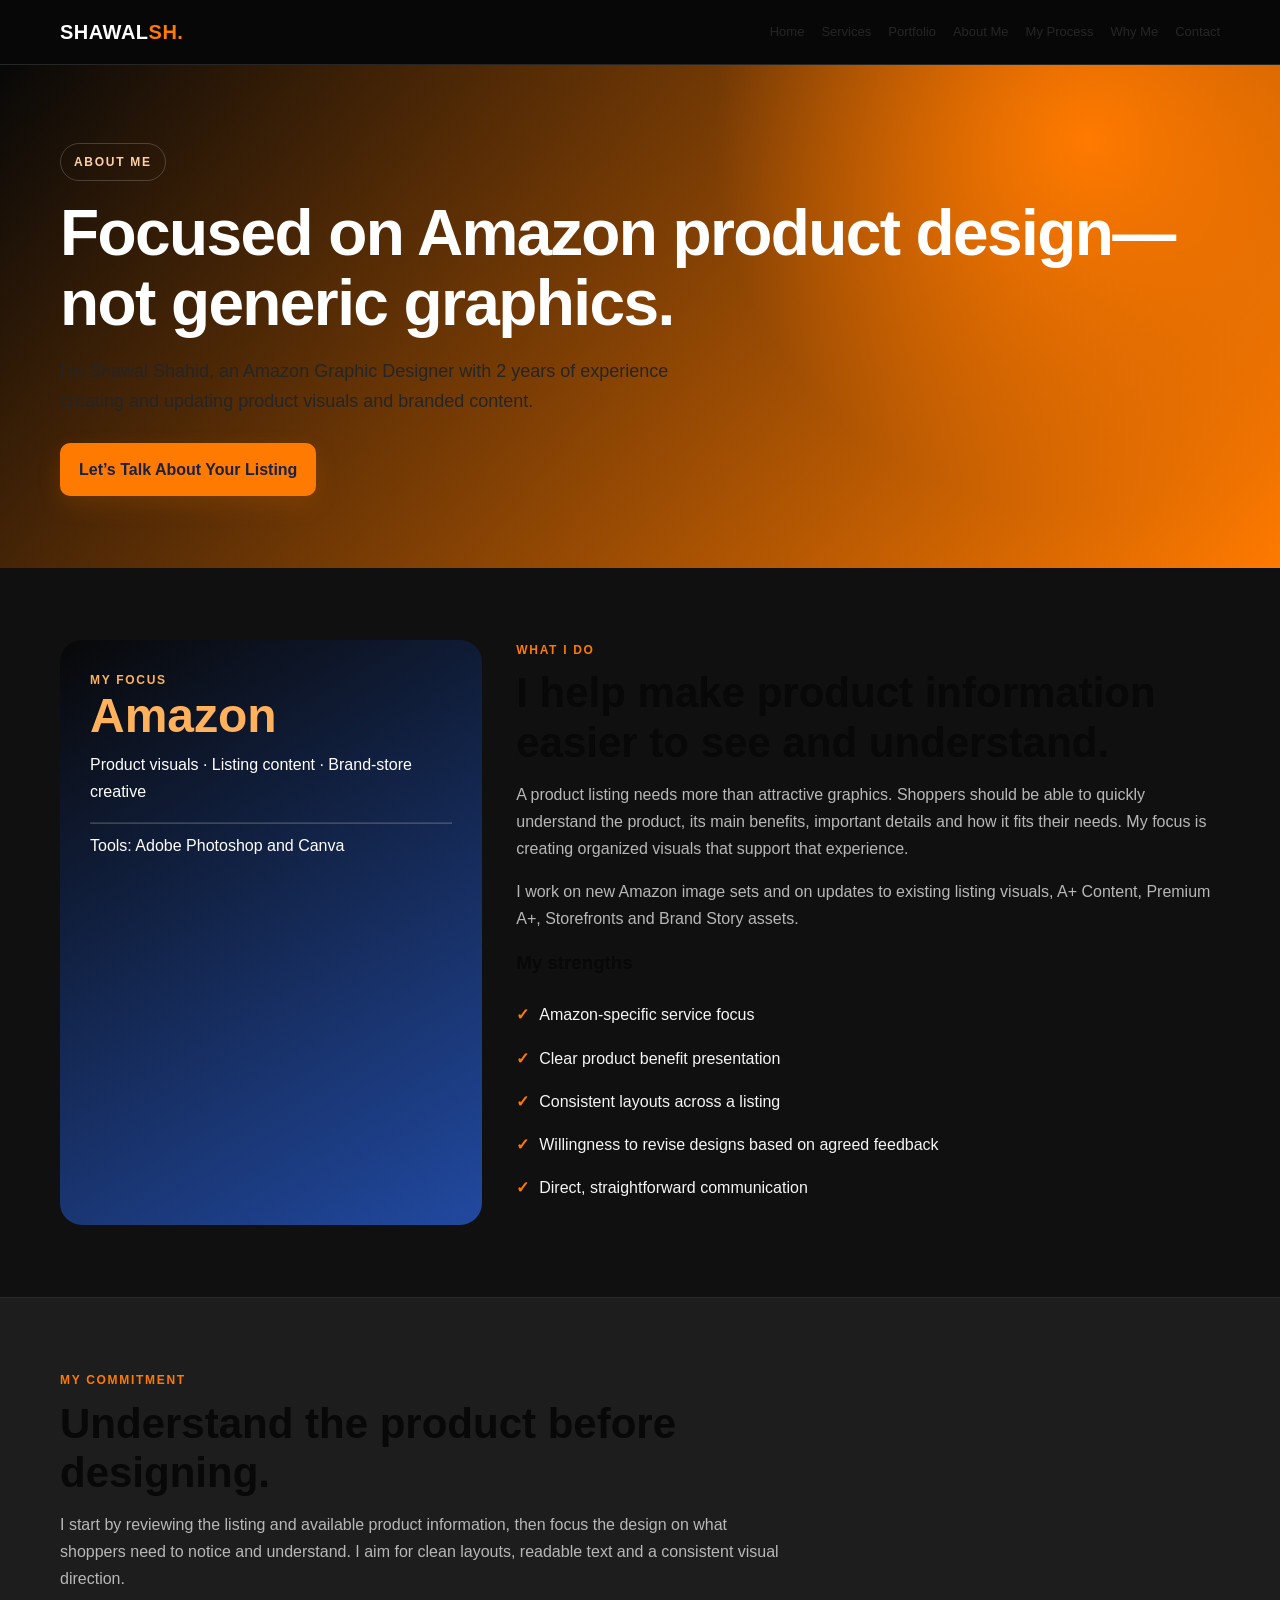
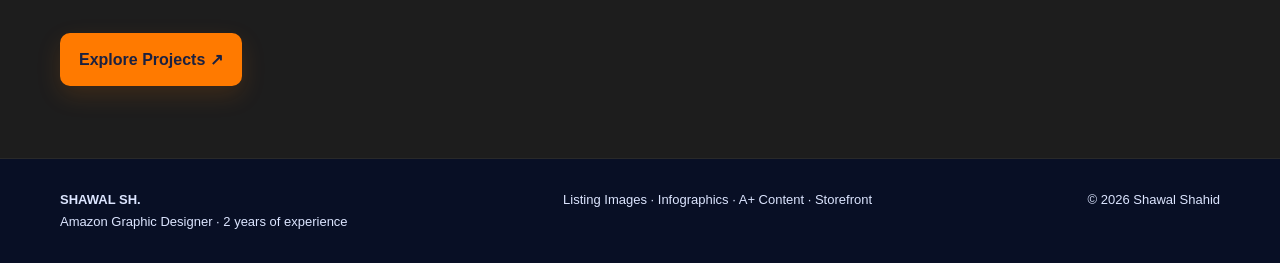
==== about.html @ 8047a8ee "Add files via upload" ====
<!doctype html><html lang="en"><head><meta charset="utf-8"><meta name="viewport" content="width=device-width,initial-scale=1"><meta name="description" content="Learn about Shawal Shahid, Amazon Graphic Designer with 2 years experience."><title>About Shawal Shahid | Shawal Shahid</title><style>
:root{--navy:#080808;--blue:#ff7a00;--orange:#ff7a00;--ink:#f5f5f5;--muted:#b7b7b7;--bg:#101010;--line:#303030;--white:#fff}*{box-sizing:border-box}html{scroll-behavior:smooth}body{margin:0;background:var(--bg);color:var(--ink);font:16px/1.7 Inter,Arial,sans-serif}a{color:inherit;text-decoration:none}.wrap{width:min(1160px,92%);margin:auto}header{position:sticky;top:0;z-index:20;background:#080808f5;color:#fff;border-bottom:1px solid #ffffff20;backdrop-filter:blur(12px)}.nav{display:flex;align-items:center;justify-content:space-between;gap:20px;padding:15px 0}.brand{font-weight:900;letter-spacing:.5px;font-size:20px;white-space:nowrap}.brand span{color:var(--orange)}nav{display:flex;gap:17px;align-items:center;flex-wrap:wrap;font-size:13px;color:#262626}nav a:hover,nav a.active{color:#ffb15c}.hero{background:radial-gradient(circle at 85% 15%,#ff7a00 0,transparent 32%),linear-gradient(130deg,#080808,#ff7a00);color:#fff;padding:78px 0 72px}.hero-grid{display:grid;grid-template-columns:1.15fr .85fr;gap:44px;align-items:center}.eyebrow,.kicker{text-transform:uppercase;letter-spacing:1.7px;font-weight:800;font-size:12px}.eyebrow{display:inline-block;background:#171717fff12;border:1px solid #ffffff30;border-radius:999px;padding:8px 13px;color:#ffd0a3}.kicker{color:var(--blue)}h1{font-size:clamp(38px,5vw,64px);line-height:1.08;letter-spacing:-1.6px;margin:18px 0}h2{font-size:clamp(28px,3.3vw,42px);line-height:1.17;color:var(--navy);margin:8px 0 14px}h3{line-height:1.25;color:var(--navy)}p{margin:8px 0 16px}.hero p{color:#252525;font-size:18px;max-width:650px}.btn{display:inline-block;border:0;border-radius:10px;background:var(--orange);color:#1b2140;padding:13px 19px;font-weight:850;margin:10px 8px 0 0;box-shadow:0 9px 24px #ff7a0025}.btn.secondary{background:transparent;color:white;border:1px solid #ffffff70;box-shadow:none}.hero-card{border:1px solid #ffffff30;border-radius:24px;padding:20px;background:#171717fff0d;box-shadow:0 25px 70px #0003}.product-card{background:linear-gradient(145deg,#fff,#1d1d1d);border-radius:16px;padding:25px;color:var(--navy);min-height:280px;display:flex;flex-direction:column;justify-content:space-between}.product-card .big{font-size:30px;font-weight:900;line-height:1.15;max-width:300px}.pills{display:flex;gap:7px;flex-wrap:wrap}.pill{border-radius:30px;background:#e6edff;color:#2549b6;padding:6px 10px;font-size:11px;font-weight:800}section{padding:72px 0}.section-head{max-width:720px;margin-bottom:30px}.muted{color:var(--muted)}.cards{display:grid;grid-template-columns:repeat(3,1fr);gap:18px}.card{background:#171717;border:1px solid var(--line);border-radius:18px;padding:24px;box-shadow:0 12px 32px #ffffff08}.icon{width:46px;height:46px;border-radius:14px;background:#1d1d1d;color:var(--blue);display:grid;place-items:center;font-weight:900;font-size:20px}.card h3{margin:14px 0 8px}.portfolio{background:#171717}.work-grid{display:grid;grid-template-columns:repeat(3,1fr);gap:20px}.work{overflow:hidden;border-radius:18px;border:1px solid var(--line);background:#171717;box-shadow:0 12px 32px #ffffff08;transition:.2s}.work:hover,.card:hover{transform:translateY(-3px);box-shadow:0 18px 38px #10224a14}.art{height:245px;background:#f0f4fc;padding:16px;display:flex;align-items:center;justify-content:center}.art img{width:100%;height:100%;object-fit:contain}.gallery{display:grid;grid-template-columns:repeat(3,1fr);gap:7px;padding:9px;background:#f6f8fd}.gallery img{width:100%;height:105px;object-fit:contain;background:#171717;border:1px solid var(--line);border-radius:8px;padding:4px}.work-copy{padding:20px}.tag{display:inline-block;background:#1d1d1d;color:#244ab5;border-radius:7px;padding:5px 9px;font-size:12px;font-weight:800}.text-link{display:inline-block;color:#2455d7;font-weight:800;border:1px solid #d7e2ff;background:#f7f9ff;border-radius:8px;padding:8px 11px;margin:5px 5px 0 0;font-size:13px}.about-grid{display:grid;grid-template-columns:.75fr 1.25fr;gap:34px;align-items:stretch}.about-panel{background:linear-gradient(150deg,#080808,#2149a0);border-radius:22px;padding:30px;color:#fff}.about-panel .number{font-size:48px;line-height:1.1;color:#ffb15c;font-weight:900}.checklist{list-style:none;padding:0}.checklist li{padding:8px 0}.checklist li:before{content:'✓';font-weight:900;color:var(--blue);margin-right:10px}.steps{counter-reset:step}.step{position:relative;padding:23px 22px 22px 78px}.step:before{counter-increment:step;content:'0' counter(step);position:absolute;left:22px;top:22px;font-weight:900;font-size:22px;color:var(--blue)}.band{background:#1d1d1d;border-top:1px solid #292929;border-bottom:1px solid #292929}.cta{display:flex;align-items:center;justify-content:space-between;gap:24px;padding:38px;border-radius:24px;color:#fff;background:radial-gradient(circle at 100% 0,#ff7a00 0,transparent 38%),#080808}.cta h2{color:#fff}.cta p{color:#252525;max-width:650px}.contact-grid{display:grid;grid-template-columns:1fr 1fr;gap:18px}.contact-box{background:#171717;border:1px solid var(--line);border-radius:18px;padding:25px}footer{background:#080f25;color:#dce5ff;padding:30px 0;font-size:13px}.foot{display:flex;justify-content:space-between;gap:16px;flex-wrap:wrap}.foot nav{margin-top:8px}@media(max-width:800px){.hero-grid,.about-grid,.contact-grid{grid-template-columns:1fr}.cards,.work-grid{grid-template-columns:repeat(2,1fr)}.nav{align-items:flex-start;flex-direction:column}nav{gap:12px}.hero{padding:55px 0}section{padding:54px 0}}@media(max-width:540px){.cards,.work-grid{grid-template-columns:1fr}.art{height:230px}.gallery img{height:95px}.cta{display:block;padding:25px}nav{font-size:12px}}
</style></head><body><header><div class="wrap nav"><a class="brand" href="index.html">SHAWAL<span>SH.</span></a><nav><a href="index.html">Home</a><a href="services.html">Services</a><a href="portfolio.html">Portfolio</a><a href="about.html">About Me</a><a href="process.html">My Process</a><a href="why-me.html">Why Me</a><a href="contact.html">Contact</a></nav></div></header><main><section class="hero"><div class="wrap"><div class="eyebrow">About me</div><h1>Focused on Amazon product design—not generic graphics.</h1><p>I’m Shawal Shahid, an Amazon Graphic Designer with 2 years of experience creating and updating product visuals and branded content.</p><a class="btn" href="contact.html">Let’s Talk About Your Listing</a></div></section><section><div class="wrap about-grid"><div class="about-panel"><div class="kicker" style="color:#ffb15c">My focus</div><div class="number">Amazon</div><p>Product visuals · Listing content · Brand-store creative</p><hr style="border-color:#ffffff30"><p>Tools: Adobe Photoshop and Canva</p></div><div><div class="kicker">What I do</div><h2>I help make product information easier to see and understand.</h2><p class="muted">A product listing needs more than attractive graphics. Shoppers should be able to quickly understand the product, its main benefits, important details and how it fits their needs. My focus is creating organized visuals that support that experience.</p><p class="muted">I work on new Amazon image sets and on updates to existing listing visuals, A+ Content, Premium A+, Storefronts and Brand Story assets.</p><h3>My strengths</h3><ul class="checklist"><li>Amazon-specific service focus</li><li>Clear product benefit presentation</li><li>Consistent layouts across a listing</li><li>Willingness to revise designs based on agreed feedback</li><li>Direct, straightforward communication</li></ul></div></div></section><section class="band"><div class="wrap"><div class="section-head"><div class="kicker">My commitment</div><h2>Understand the product before designing.</h2><p class="muted">I start by reviewing the listing and available product information, then focus the design on what shoppers need to notice and understand. I aim for clean layouts, readable text and a consistent visual direction.</p></div><a class="btn" href="portfolio.html">Explore Projects ↗</a></div></section></main><footer><div class="wrap foot"><div><strong>SHAWAL SH.</strong><br>Amazon Graphic Designer · 2 years of experience</div><div>Listing Images · Infographics · A+ Content · Storefront</div><div>© 2026 Shawal Shahid</div></div></footer></body></html>
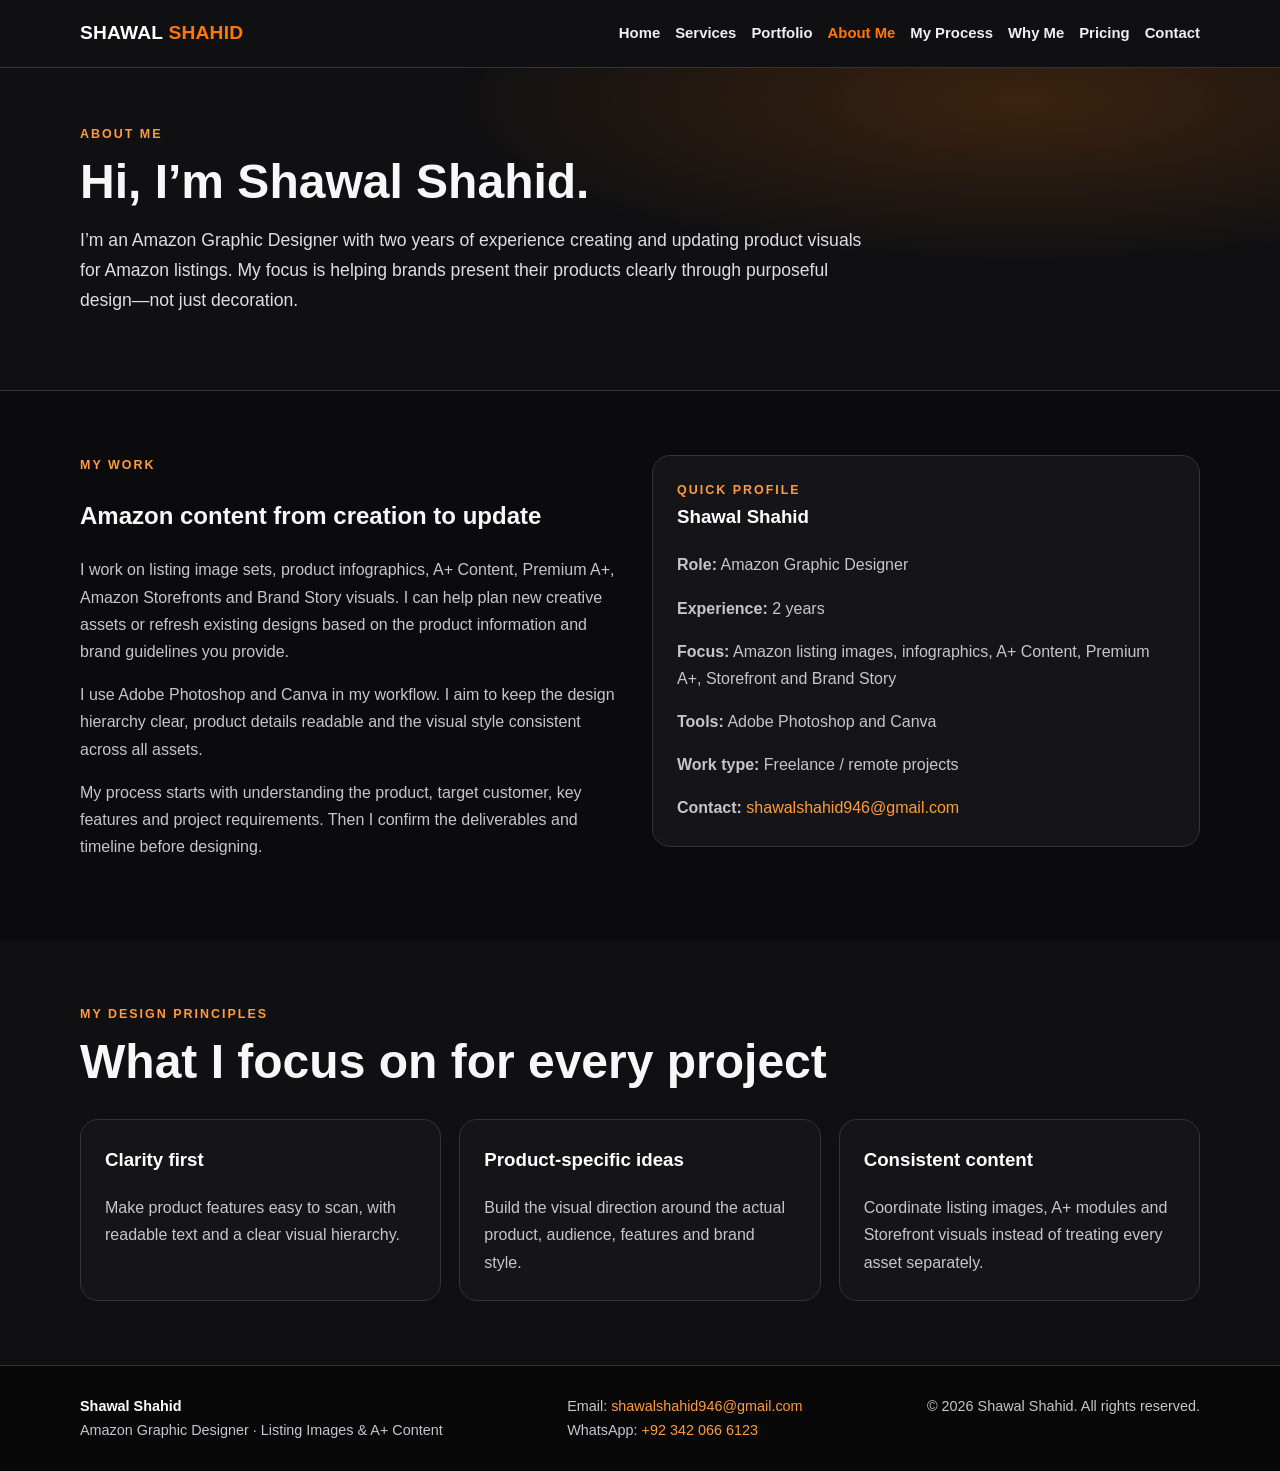
==== commit ebdd7c2b: "Add files via upload" ====
--- a/about.html
+++ b/about.html
@@ -1,3 +1 @@
-<!doctype html><html lang="en"><head><meta charset="utf-8"><meta name="viewport" content="width=device-width,initial-scale=1"><meta name="description" content="Learn about Shawal Shahid, Amazon Graphic Designer with 2 years experience."><title>About Shawal Shahid | Shawal Shahid</title><style>
-:root{--navy:#080808;--blue:#ff7a00;--orange:#ff7a00;--ink:#f5f5f5;--muted:#b7b7b7;--bg:#101010;--line:#303030;--white:#fff}*{box-sizing:border-box}html{scroll-behavior:smooth}body{margin:0;background:var(--bg);color:var(--ink);font:16px/1.7 Inter,Arial,sans-serif}a{color:inherit;text-decoration:none}.wrap{width:min(1160px,92%);margin:auto}header{position:sticky;top:0;z-index:20;background:#080808f5;color:#fff;border-bottom:1px solid #ffffff20;backdrop-filter:blur(12px)}.nav{display:flex;align-items:center;justify-content:space-between;gap:20px;padding:15px 0}.brand{font-weight:900;letter-spacing:.5px;font-size:20px;white-space:nowrap}.brand span{color:var(--orange)}nav{display:flex;gap:17px;align-items:center;flex-wrap:wrap;font-size:13px;color:#262626}nav a:hover,nav a.active{color:#ffb15c}.hero{background:radial-gradient(circle at 85% 15%,#ff7a00 0,transparent 32%),linear-gradient(130deg,#080808,#ff7a00);color:#fff;padding:78px 0 72px}.hero-grid{display:grid;grid-template-columns:1.15fr .85fr;gap:44px;align-items:center}.eyebrow,.kicker{text-transform:uppercase;letter-spacing:1.7px;font-weight:800;font-size:12px}.eyebrow{display:inline-block;background:#171717fff12;border:1px solid #ffffff30;border-radius:999px;padding:8px 13px;color:#ffd0a3}.kicker{color:var(--blue)}h1{font-size:clamp(38px,5vw,64px);line-height:1.08;letter-spacing:-1.6px;margin:18px 0}h2{font-size:clamp(28px,3.3vw,42px);line-height:1.17;color:var(--navy);margin:8px 0 14px}h3{line-height:1.25;color:var(--navy)}p{margin:8px 0 16px}.hero p{color:#252525;font-size:18px;max-width:650px}.btn{display:inline-block;border:0;border-radius:10px;background:var(--orange);color:#1b2140;padding:13px 19px;font-weight:850;margin:10px 8px 0 0;box-shadow:0 9px 24px #ff7a0025}.btn.secondary{background:transparent;color:white;border:1px solid #ffffff70;box-shadow:none}.hero-card{border:1px solid #ffffff30;border-radius:24px;padding:20px;background:#171717fff0d;box-shadow:0 25px 70px #0003}.product-card{background:linear-gradient(145deg,#fff,#1d1d1d);border-radius:16px;padding:25px;color:var(--navy);min-height:280px;display:flex;flex-direction:column;justify-content:space-between}.product-card .big{font-size:30px;font-weight:900;line-height:1.15;max-width:300px}.pills{display:flex;gap:7px;flex-wrap:wrap}.pill{border-radius:30px;background:#e6edff;color:#2549b6;padding:6px 10px;font-size:11px;font-weight:800}section{padding:72px 0}.section-head{max-width:720px;margin-bottom:30px}.muted{color:var(--muted)}.cards{display:grid;grid-template-columns:repeat(3,1fr);gap:18px}.card{background:#171717;border:1px solid var(--line);border-radius:18px;padding:24px;box-shadow:0 12px 32px #ffffff08}.icon{width:46px;height:46px;border-radius:14px;background:#1d1d1d;color:var(--blue);display:grid;place-items:center;font-weight:900;font-size:20px}.card h3{margin:14px 0 8px}.portfolio{background:#171717}.work-grid{display:grid;grid-template-columns:repeat(3,1fr);gap:20px}.work{overflow:hidden;border-radius:18px;border:1px solid var(--line);background:#171717;box-shadow:0 12px 32px #ffffff08;transition:.2s}.work:hover,.card:hover{transform:translateY(-3px);box-shadow:0 18px 38px #10224a14}.art{height:245px;background:#f0f4fc;padding:16px;display:flex;align-items:center;justify-content:center}.art img{width:100%;height:100%;object-fit:contain}.gallery{display:grid;grid-template-columns:repeat(3,1fr);gap:7px;padding:9px;background:#f6f8fd}.gallery img{width:100%;height:105px;object-fit:contain;background:#171717;border:1px solid var(--line);border-radius:8px;padding:4px}.work-copy{padding:20px}.tag{display:inline-block;background:#1d1d1d;color:#244ab5;border-radius:7px;padding:5px 9px;font-size:12px;font-weight:800}.text-link{display:inline-block;color:#2455d7;font-weight:800;border:1px solid #d7e2ff;background:#f7f9ff;border-radius:8px;padding:8px 11px;margin:5px 5px 0 0;font-size:13px}.about-grid{display:grid;grid-template-columns:.75fr 1.25fr;gap:34px;align-items:stretch}.about-panel{background:linear-gradient(150deg,#080808,#2149a0);border-radius:22px;padding:30px;color:#fff}.about-panel .number{font-size:48px;line-height:1.1;color:#ffb15c;font-weight:900}.checklist{list-style:none;padding:0}.checklist li{padding:8px 0}.checklist li:before{content:'✓';font-weight:900;color:var(--blue);margin-right:10px}.steps{counter-reset:step}.step{position:relative;padding:23px 22px 22px 78px}.step:before{counter-increment:step;content:'0' counter(step);position:absolute;left:22px;top:22px;font-weight:900;font-size:22px;color:var(--blue)}.band{background:#1d1d1d;border-top:1px solid #292929;border-bottom:1px solid #292929}.cta{display:flex;align-items:center;justify-content:space-between;gap:24px;padding:38px;border-radius:24px;color:#fff;background:radial-gradient(circle at 100% 0,#ff7a00 0,transparent 38%),#080808}.cta h2{color:#fff}.cta p{color:#252525;max-width:650px}.contact-grid{display:grid;grid-template-columns:1fr 1fr;gap:18px}.contact-box{background:#171717;border:1px solid var(--line);border-radius:18px;padding:25px}footer{background:#080f25;color:#dce5ff;padding:30px 0;font-size:13px}.foot{display:flex;justify-content:space-between;gap:16px;flex-wrap:wrap}.foot nav{margin-top:8px}@media(max-width:800px){.hero-grid,.about-grid,.contact-grid{grid-template-columns:1fr}.cards,.work-grid{grid-template-columns:repeat(2,1fr)}.nav{align-items:flex-start;flex-direction:column}nav{gap:12px}.hero{padding:55px 0}section{padding:54px 0}}@media(max-width:540px){.cards,.work-grid{grid-template-columns:1fr}.art{height:230px}.gallery img{height:95px}.cta{display:block;padding:25px}nav{font-size:12px}}
-</style></head><body><header><div class="wrap nav"><a class="brand" href="index.html">SHAWAL<span>SH.</span></a><nav><a href="index.html">Home</a><a href="services.html">Services</a><a href="portfolio.html">Portfolio</a><a href="about.html">About Me</a><a href="process.html">My Process</a><a href="why-me.html">Why Me</a><a href="contact.html">Contact</a></nav></div></header><main><section class="hero"><div class="wrap"><div class="eyebrow">About me</div><h1>Focused on Amazon product design—not generic graphics.</h1><p>I’m Shawal Shahid, an Amazon Graphic Designer with 2 years of experience creating and updating product visuals and branded content.</p><a class="btn" href="contact.html">Let’s Talk About Your Listing</a></div></section><section><div class="wrap about-grid"><div class="about-panel"><div class="kicker" style="color:#ffb15c">My focus</div><div class="number">Amazon</div><p>Product visuals · Listing content · Brand-store creative</p><hr style="border-color:#ffffff30"><p>Tools: Adobe Photoshop and Canva</p></div><div><div class="kicker">What I do</div><h2>I help make product information easier to see and understand.</h2><p class="muted">A product listing needs more than attractive graphics. Shoppers should be able to quickly understand the product, its main benefits, important details and how it fits their needs. My focus is creating organized visuals that support that experience.</p><p class="muted">I work on new Amazon image sets and on updates to existing listing visuals, A+ Content, Premium A+, Storefronts and Brand Story assets.</p><h3>My strengths</h3><ul class="checklist"><li>Amazon-specific service focus</li><li>Clear product benefit presentation</li><li>Consistent layouts across a listing</li><li>Willingness to revise designs based on agreed feedback</li><li>Direct, straightforward communication</li></ul></div></div></section><section class="band"><div class="wrap"><div class="section-head"><div class="kicker">My commitment</div><h2>Understand the product before designing.</h2><p class="muted">I start by reviewing the listing and available product information, then focus the design on what shoppers need to notice and understand. I aim for clean layouts, readable text and a consistent visual direction.</p></div><a class="btn" href="portfolio.html">Explore Projects ↗</a></div></section></main><footer><div class="wrap foot"><div><strong>SHAWAL SH.</strong><br>Amazon Graphic Designer · 2 years of experience</div><div>Listing Images · Infographics · A+ Content · Storefront</div><div>© 2026 Shawal Shahid</div></div></footer></body></html>+<!doctype html><html lang="en"><head><meta charset="utf-8"><meta name="viewport" content="width=device-width,initial-scale=1"><meta name="description" content="About Shawal Shahid, Amazon Graphic Designer with two years of experience."><title>About Me | Shawal Shahid</title><link rel="stylesheet" href="style.css"></head><body><header class="topbar"><div class="wrap nav"><a class="brand" href="index.html">SHAWAL <span>SHAHID</span></a><nav><a class="" href="index.html">Home</a><a class="" href="services.html">Services</a><a class="" href="portfolio.html">Portfolio</a><a class="active" href="about.html">About Me</a><a class="" href="process.html">My Process</a><a class="" href="why-me.html">Why Me</a><a class="" href="pricing.html">Pricing</a><a class="" href="contact.html">Contact</a></nav></div></header><main><section class="page-hero"><div class="wrap"><div class="eyebrow">About me</div><h1>Hi, I’m Shawal Shahid.</h1><p>I’m an Amazon Graphic Designer with two years of experience creating and updating product visuals for Amazon listings. My focus is helping brands present their products clearly through purposeful design—not just decoration.</p></div></section><section><div class="wrap split"><div><div class="eyebrow">My work</div><h2>Amazon content from creation to update</h2><p class="muted">I work on listing image sets, product infographics, A+ Content, Premium A+, Amazon Storefronts and Brand Story visuals. I can help plan new creative assets or refresh existing designs based on the product information and brand guidelines you provide.</p><p class="muted">I use Adobe Photoshop and Canva in my workflow. I aim to keep the design hierarchy clear, product details readable and the visual style consistent across all assets.</p><p class="muted">My process starts with understanding the product, target customer, key features and project requirements. Then I confirm the deliverables and timeline before designing.</p></div><div class="card"><div class="eyebrow">Quick profile</div><h3>Shawal Shahid</h3><p><b>Role:</b> Amazon Graphic Designer</p><p><b>Experience:</b> 2 years</p><p><b>Focus:</b> Amazon listing images, infographics, A+ Content, Premium A+, Storefront and Brand Story</p><p><b>Tools:</b> Adobe Photoshop and Canva</p><p><b>Work type:</b> Freelance / remote projects</p><p><b>Contact:</b> <a href="mailto:shawalshahid946@gmail.com">shawalshahid946@gmail.com</a></p></div></div></section><section class="section-dark"><div class="wrap"><div class="section-head"><div class="eyebrow">My design principles</div><h2>What I focus on for every project</h2></div><div class="grid"><article class="card"><h3>Clarity first</h3><p>Make product features easy to scan, with readable text and a clear visual hierarchy.</p></article><article class="card"><h3>Product-specific ideas</h3><p>Build the visual direction around the actual product, audience, features and brand style.</p></article><article class="card"><h3>Consistent content</h3><p>Coordinate listing images, A+ modules and Storefront visuals instead of treating every asset separately.</p></article></div></div></section></main><footer class="footer"><div class="wrap footer-inner"><div><strong style="color:#fff">Shawal Shahid</strong><br>Amazon Graphic Designer · Listing Images & A+ Content</div><div>Email: <a href="mailto:shawalshahid946@gmail.com">shawalshahid946@gmail.com</a><br>WhatsApp: <a href="https://wa.me/923420666123">+92 342 066 6123</a></div><div>© 2026 Shawal Shahid. All rights reserved.</div></div></footer></body></html>
--- a/style.css
+++ b/style.css
@@ -0,0 +1,4 @@
+
+:root{--bg:#0b0b0d;--panel:#151518;--panel2:#1c1c20;--text:#f7f7f8;--muted:#c5c5cc;--orange:#ff7900;--orange2:#ff9b3d;--line:#333339;--white:#fff}
+*{box-sizing:border-box}html{scroll-behavior:smooth}body{margin:0;background:var(--bg);color:var(--text);font-family:Inter,Arial,Helvetica,sans-serif;line-height:1.7}a{color:var(--orange2);text-decoration:none}a:hover{color:#fff}img{max-width:100%}.wrap{width:min(1120px,92%);margin:auto}.topbar{background:#101012;border-bottom:1px solid var(--line);position:sticky;top:0;z-index:10}.nav{display:flex;align-items:center;justify-content:space-between;gap:18px;padding:14px 0;flex-wrap:wrap}.brand{font-weight:900;font-size:1.2rem;letter-spacing:.2px;color:#fff}.brand span{color:var(--orange)}nav{display:flex;gap:15px;flex-wrap:wrap}nav a{font-size:.93rem;font-weight:700;color:#f0f0f2;padding:7px 0}nav a:hover,nav a.active{color:var(--orange)}.hero{padding:76px 0 62px;background:radial-gradient(ellipse at 85% 15%,rgba(255,121,0,.2),transparent 35%),linear-gradient(130deg,#0b0b0d,#15110e)}.hero-grid{display:grid;grid-template-columns:1.25fr .75fr;gap:35px;align-items:center}.eyebrow{color:var(--orange2);text-transform:uppercase;font-weight:900;letter-spacing:2px;font-size:.78rem}.hero h1{font-size:clamp(2.5rem,6vw,4.6rem);line-height:1.08;margin:14px 0 20px;letter-spacing:-1.8px}.hero h1 em{color:var(--orange);font-style:normal}.lead{font-size:1.13rem;color:#e2e2e6;max-width:680px}.hero-card,.card,.price-card,.project,.feature{background:var(--panel);border:1px solid var(--line);border-radius:18px;padding:24px}.hero-card{box-shadow:0 18px 55px #0008;border-color:#65360f}.hero-card h3,.card h3,.feature h3{margin-top:0;color:#fff}.hero-card li{margin:9px 0;color:var(--muted)}.btns{display:flex;gap:12px;flex-wrap:wrap;margin-top:26px}.btn{display:inline-flex;align-items:center;justify-content:center;background:var(--orange);color:#141414;padding:12px 19px;border-radius:9px;font-weight:900;border:1px solid var(--orange)}.btn:hover{background:var(--orange2);color:#111}.btn.secondary{background:transparent;color:#fff;border-color:#777}.btn.secondary:hover{border-color:var(--orange);color:var(--orange)}section{padding:64px 0}.section-dark{background:#101012}.section-head{max-width:760px;margin-bottom:30px}.section-head h2,.page-hero h1{font-size:clamp(2rem,4vw,3rem);line-height:1.15;margin:8px 0 14px}.section-head p,.muted{color:var(--muted)}.grid{display:grid;grid-template-columns:repeat(3,1fr);gap:18px}.grid.two{grid-template-columns:repeat(2,1fr)}.card{transition:.2s}.card:hover,.project:hover,.price-card:hover{border-color:var(--orange);transform:translateY(-3px)}.icon{display:inline-grid;place-items:center;width:46px;height:46px;border-radius:12px;background:#3a210e;color:var(--orange2);font-weight:900;font-size:1.25rem;margin-bottom:12px}.card p,.feature p{color:var(--muted);margin-bottom:0}.tag{display:inline-block;background:#2c1a0b;border:1px solid #66380e;color:#ffb36e;border-radius:999px;padding:4px 10px;font-size:.8rem;font-weight:800;margin:3px 4px 3px 0}.page-hero{padding:56px 0;background:radial-gradient(ellipse at 80% 10%,rgba(255,121,0,.18),transparent 40%),#101012;border-bottom:1px solid var(--line)}.page-hero p{max-width:800px;color:#dedee3;font-size:1.1rem}.projects{display:grid;grid-template-columns:repeat(3,1fr);gap:20px}.project{padding:0;overflow:hidden}.project-top{min-height:165px;padding:22px;background:linear-gradient(135deg,#2a1608,#171719);display:flex;flex-direction:column;justify-content:end;border-bottom:1px solid #49301d}.project-top .brand-label{font-size:.8rem;color:var(--orange2);font-weight:900;letter-spacing:1.5px;text-transform:uppercase}.project-top h3{font-size:1.5rem;margin:7px 0;color:white}.project-body{padding:22px}.project-body p{color:var(--muted)}.price-grid{display:grid;grid-template-columns:repeat(3,1fr);gap:18px}.price-card{position:relative}.price-card.featured{border:2px solid var(--orange);background:linear-gradient(180deg,#25180e,#151518)}.price{font-size:2.3rem;font-weight:950;color:var(--orange);line-height:1.2;margin:12px 0}.price small{font-size:.9rem;color:var(--muted);font-weight:600}.price-card ul{padding-left:20px;color:#dedee3}.price-card li{margin:7px 0}.note{background:#21170f;border:1px solid #74410f;border-radius:12px;padding:15px 18px;color:#ffe0c1}.split{display:grid;grid-template-columns:1fr 1fr;gap:24px;align-items:start}.list-check{list-style:none;padding:0}.list-check li{margin:12px 0;color:#e8e8ec}.list-check li:before{content:'✓';color:var(--orange);font-weight:900;margin-right:10px}.steps{counter-reset:step}.step{padding:18px 20px;border-left:3px solid var(--orange);background:var(--panel);border-radius:0 12px 12px 0;margin:14px 0}.step h3{margin:0 0 5px}.contact-box{display:grid;grid-template-columns:1fr 1fr;gap:18px}.contact-link{display:block;padding:18px;background:var(--panel);border:1px solid var(--line);border-radius:12px;color:#fff;font-weight:800}.contact-link span{display:block;color:var(--orange2);font-size:.85rem;margin-bottom:4px}.footer{border-top:1px solid var(--line);padding:28px 0;background:#080809;color:var(--muted);font-size:.9rem}.footer-inner{display:flex;justify-content:space-between;gap:20px;flex-wrap:wrap}.small{font-size:.9rem;color:var(--muted)}.pillrow{margin-top:18px}.callout{padding:30px;border-radius:18px;background:linear-gradient(110deg,#291707,#161618);border:1px solid #5a330f}.callout h2{margin-top:0}.table-wrap{overflow-x:auto}table{border-collapse:collapse;width:100%;min-width:540px;background:var(--panel)}th,td{padding:14px;text-align:left;border-bottom:1px solid var(--line)}th{color:var(--orange2)}td{color:#f0f0f3}.fine{font-size:.84rem;color:#bdbdc4}
+@media(max-width:800px){.hero-grid,.split{grid-template-columns:1fr}.grid,.projects,.price-grid{grid-template-columns:repeat(2,1fr)}.hero{padding:52px 0}}@media(max-width:560px){.grid,.grid.two,.projects,.price-grid,.contact-box{grid-template-columns:1fr}.nav{align-items:flex-start}.nav nav{gap:10px}.hero h1{letter-spacing:-.7px}.hero{padding:42px 0}section{padding:48px 0}}
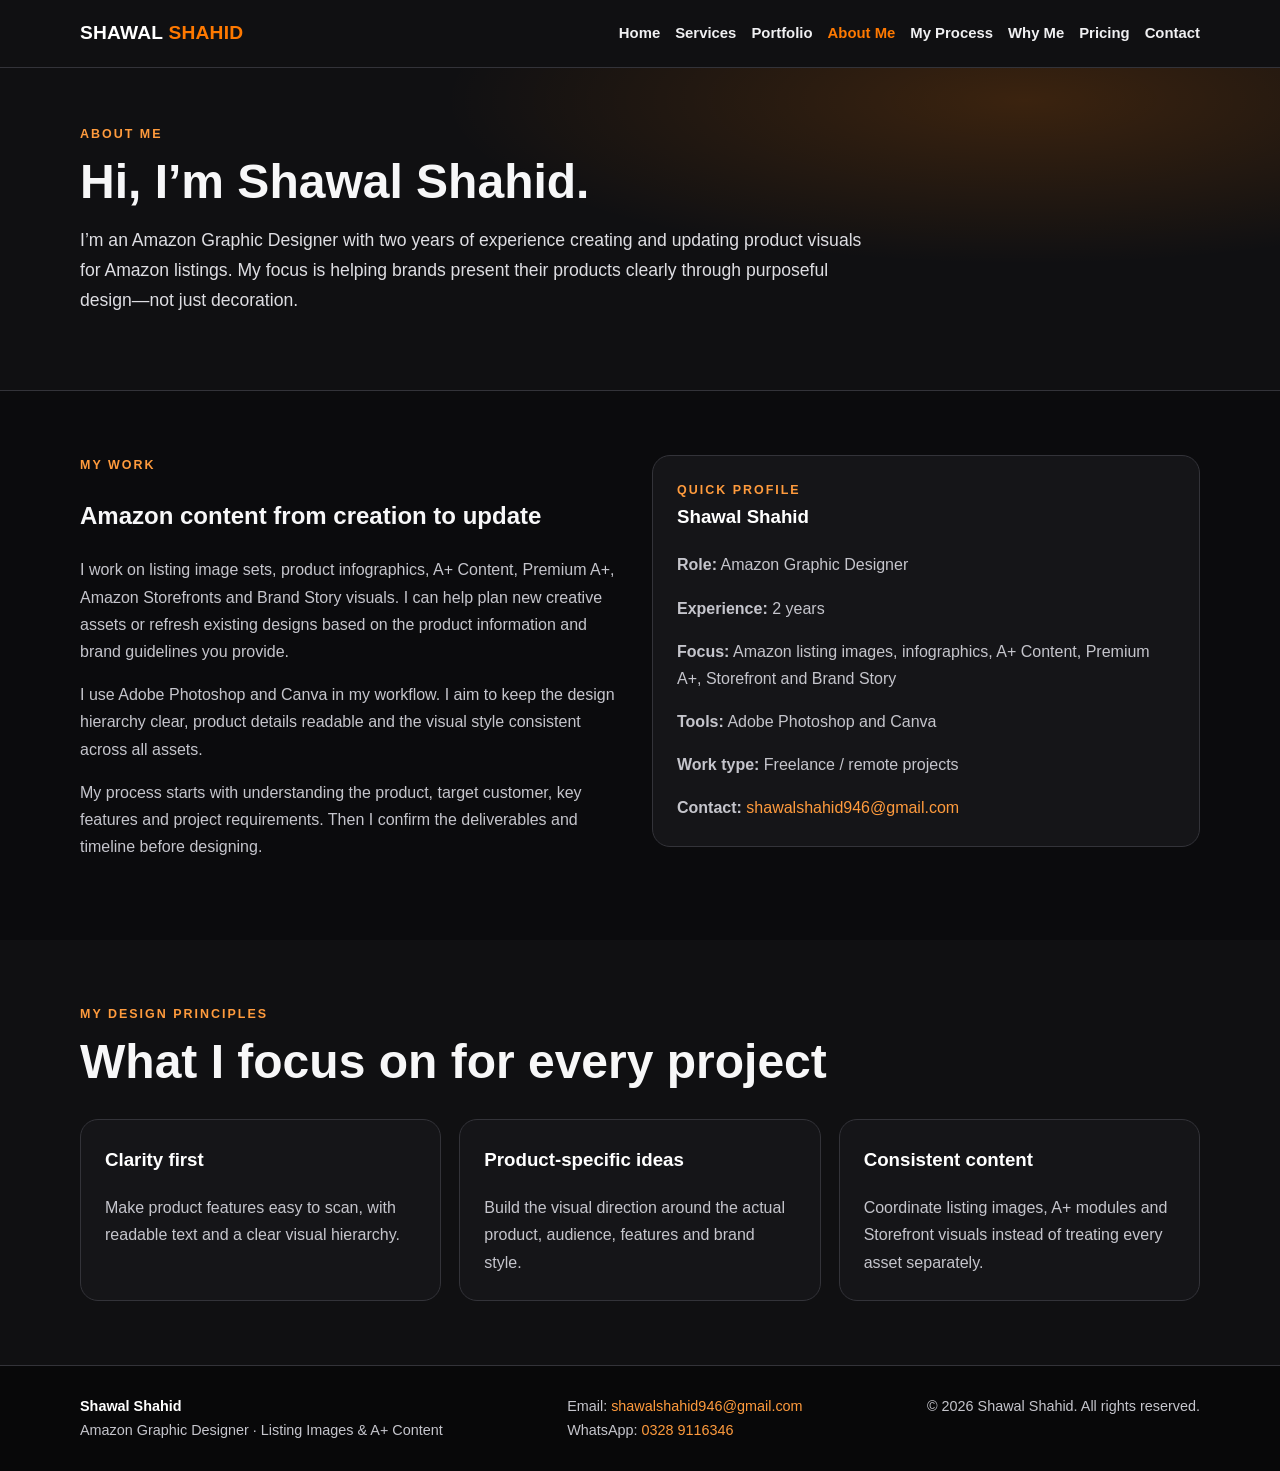
==== commit 15bd8137: "Add files via upload" ====
--- a/about.html
+++ b/about.html
@@ -1 +1 @@
-<!doctype html><html lang="en"><head><meta charset="utf-8"><meta name="viewport" content="width=device-width,initial-scale=1"><meta name="description" content="About Shawal Shahid, Amazon Graphic Designer with two years of experience."><title>About Me | Shawal Shahid</title><link rel="stylesheet" href="style.css"></head><body><header class="topbar"><div class="wrap nav"><a class="brand" href="index.html">SHAWAL <span>SHAHID</span></a><nav><a class="" href="index.html">Home</a><a class="" href="services.html">Services</a><a class="" href="portfolio.html">Portfolio</a><a class="active" href="about.html">About Me</a><a class="" href="process.html">My Process</a><a class="" href="why-me.html">Why Me</a><a class="" href="pricing.html">Pricing</a><a class="" href="contact.html">Contact</a></nav></div></header><main><section class="page-hero"><div class="wrap"><div class="eyebrow">About me</div><h1>Hi, I’m Shawal Shahid.</h1><p>I’m an Amazon Graphic Designer with two years of experience creating and updating product visuals for Amazon listings. My focus is helping brands present their products clearly through purposeful design—not just decoration.</p></div></section><section><div class="wrap split"><div><div class="eyebrow">My work</div><h2>Amazon content from creation to update</h2><p class="muted">I work on listing image sets, product infographics, A+ Content, Premium A+, Amazon Storefronts and Brand Story visuals. I can help plan new creative assets or refresh existing designs based on the product information and brand guidelines you provide.</p><p class="muted">I use Adobe Photoshop and Canva in my workflow. I aim to keep the design hierarchy clear, product details readable and the visual style consistent across all assets.</p><p class="muted">My process starts with understanding the product, target customer, key features and project requirements. Then I confirm the deliverables and timeline before designing.</p></div><div class="card"><div class="eyebrow">Quick profile</div><h3>Shawal Shahid</h3><p><b>Role:</b> Amazon Graphic Designer</p><p><b>Experience:</b> 2 years</p><p><b>Focus:</b> Amazon listing images, infographics, A+ Content, Premium A+, Storefront and Brand Story</p><p><b>Tools:</b> Adobe Photoshop and Canva</p><p><b>Work type:</b> Freelance / remote projects</p><p><b>Contact:</b> <a href="mailto:shawalshahid946@gmail.com">shawalshahid946@gmail.com</a></p></div></div></section><section class="section-dark"><div class="wrap"><div class="section-head"><div class="eyebrow">My design principles</div><h2>What I focus on for every project</h2></div><div class="grid"><article class="card"><h3>Clarity first</h3><p>Make product features easy to scan, with readable text and a clear visual hierarchy.</p></article><article class="card"><h3>Product-specific ideas</h3><p>Build the visual direction around the actual product, audience, features and brand style.</p></article><article class="card"><h3>Consistent content</h3><p>Coordinate listing images, A+ modules and Storefront visuals instead of treating every asset separately.</p></article></div></div></section></main><footer class="footer"><div class="wrap footer-inner"><div><strong style="color:#fff">Shawal Shahid</strong><br>Amazon Graphic Designer · Listing Images & A+ Content</div><div>Email: <a href="mailto:shawalshahid946@gmail.com">shawalshahid946@gmail.com</a><br>WhatsApp: <a href="https://wa.me/923420666123">+92 342 066 6123</a></div><div>© 2026 Shawal Shahid. All rights reserved.</div></div></footer></body></html>+<!doctype html><html lang="en"><head><meta charset="utf-8"><meta name="viewport" content="width=device-width,initial-scale=1"><meta name="description" content="About Shawal Shahid, Amazon Graphic Designer with two years of experience."><title>About Me | Shawal Shahid</title><link rel="stylesheet" href="style.css"></head><body><header class="topbar"><div class="wrap nav"><a class="brand" href="index.html">SHAWAL <span>SHAHID</span></a><nav><a class="" href="index.html">Home</a><a class="" href="services.html">Services</a><a class="" href="portfolio.html">Portfolio</a><a class="active" href="about.html">About Me</a><a class="" href="process.html">My Process</a><a class="" href="why-me.html">Why Me</a><a class="" href="pricing.html">Pricing</a><a class="" href="contact.html">Contact</a></nav></div></header><main><section class="page-hero"><div class="wrap"><div class="eyebrow">About me</div><h1>Hi, I’m Shawal Shahid.</h1><p>I’m an Amazon Graphic Designer with two years of experience creating and updating product visuals for Amazon listings. My focus is helping brands present their products clearly through purposeful design—not just decoration.</p></div></section><section><div class="wrap split"><div><div class="eyebrow">My work</div><h2>Amazon content from creation to update</h2><p class="muted">I work on listing image sets, product infographics, A+ Content, Premium A+, Amazon Storefronts and Brand Story visuals. I can help plan new creative assets or refresh existing designs based on the product information and brand guidelines you provide.</p><p class="muted">I use Adobe Photoshop and Canva in my workflow. I aim to keep the design hierarchy clear, product details readable and the visual style consistent across all assets.</p><p class="muted">My process starts with understanding the product, target customer, key features and project requirements. Then I confirm the deliverables and timeline before designing.</p></div><div class="card"><div class="eyebrow">Quick profile</div><h3>Shawal Shahid</h3><p><b>Role:</b> Amazon Graphic Designer</p><p><b>Experience:</b> 2 years</p><p><b>Focus:</b> Amazon listing images, infographics, A+ Content, Premium A+, Storefront and Brand Story</p><p><b>Tools:</b> Adobe Photoshop and Canva</p><p><b>Work type:</b> Freelance / remote projects</p><p><b>Contact:</b> <a href="mailto:shawalshahid946@gmail.com">shawalshahid946@gmail.com</a></p></div></div></section><section class="section-dark"><div class="wrap"><div class="section-head"><div class="eyebrow">My design principles</div><h2>What I focus on for every project</h2></div><div class="grid"><article class="card"><h3>Clarity first</h3><p>Make product features easy to scan, with readable text and a clear visual hierarchy.</p></article><article class="card"><h3>Product-specific ideas</h3><p>Build the visual direction around the actual product, audience, features and brand style.</p></article><article class="card"><h3>Consistent content</h3><p>Coordinate listing images, A+ modules and Storefront visuals instead of treating every asset separately.</p></article></div></div></section></main><footer class="footer"><div class="wrap footer-inner"><div><strong style="color:#fff">Shawal Shahid</strong><br>Amazon Graphic Designer · Listing Images & A+ Content</div><div>Email: <a href="mailto:shawalshahid946@gmail.com">shawalshahid946@gmail.com</a><br>WhatsApp: <a href="https://wa.me/923289116346">0328 9116346</a></div><div>© 2026 Shawal Shahid. All rights reserved.</div></div></footer></body></html>
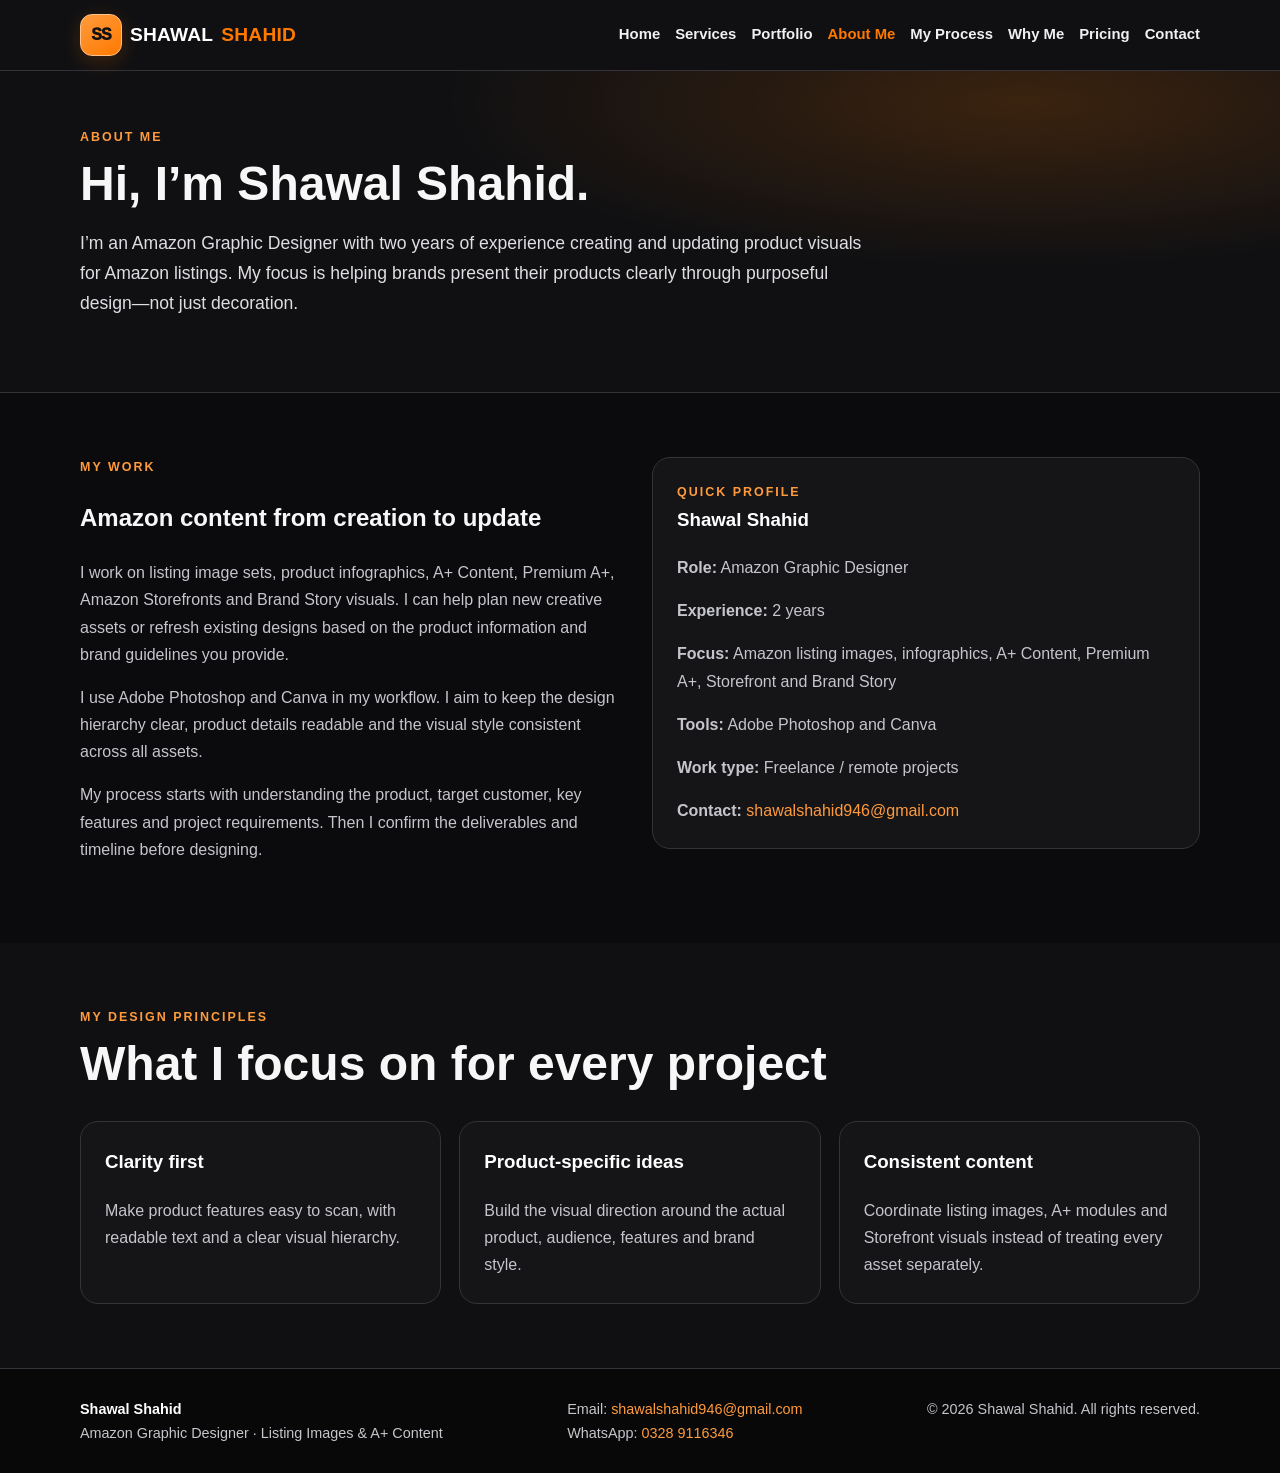
==== commit be601b99: "Add files via upload" ====
--- a/about.html
+++ b/about.html
@@ -1 +1 @@
-<!doctype html><html lang="en"><head><meta charset="utf-8"><meta name="viewport" content="width=device-width,initial-scale=1"><meta name="description" content="About Shawal Shahid, Amazon Graphic Designer with two years of experience."><title>About Me | Shawal Shahid</title><link rel="stylesheet" href="style.css"></head><body><header class="topbar"><div class="wrap nav"><a class="brand" href="index.html">SHAWAL <span>SHAHID</span></a><nav><a class="" href="index.html">Home</a><a class="" href="services.html">Services</a><a class="" href="portfolio.html">Portfolio</a><a class="active" href="about.html">About Me</a><a class="" href="process.html">My Process</a><a class="" href="why-me.html">Why Me</a><a class="" href="pricing.html">Pricing</a><a class="" href="contact.html">Contact</a></nav></div></header><main><section class="page-hero"><div class="wrap"><div class="eyebrow">About me</div><h1>Hi, I’m Shawal Shahid.</h1><p>I’m an Amazon Graphic Designer with two years of experience creating and updating product visuals for Amazon listings. My focus is helping brands present their products clearly through purposeful design—not just decoration.</p></div></section><section><div class="wrap split"><div><div class="eyebrow">My work</div><h2>Amazon content from creation to update</h2><p class="muted">I work on listing image sets, product infographics, A+ Content, Premium A+, Amazon Storefronts and Brand Story visuals. I can help plan new creative assets or refresh existing designs based on the product information and brand guidelines you provide.</p><p class="muted">I use Adobe Photoshop and Canva in my workflow. I aim to keep the design hierarchy clear, product details readable and the visual style consistent across all assets.</p><p class="muted">My process starts with understanding the product, target customer, key features and project requirements. Then I confirm the deliverables and timeline before designing.</p></div><div class="card"><div class="eyebrow">Quick profile</div><h3>Shawal Shahid</h3><p><b>Role:</b> Amazon Graphic Designer</p><p><b>Experience:</b> 2 years</p><p><b>Focus:</b> Amazon listing images, infographics, A+ Content, Premium A+, Storefront and Brand Story</p><p><b>Tools:</b> Adobe Photoshop and Canva</p><p><b>Work type:</b> Freelance / remote projects</p><p><b>Contact:</b> <a href="mailto:shawalshahid946@gmail.com">shawalshahid946@gmail.com</a></p></div></div></section><section class="section-dark"><div class="wrap"><div class="section-head"><div class="eyebrow">My design principles</div><h2>What I focus on for every project</h2></div><div class="grid"><article class="card"><h3>Clarity first</h3><p>Make product features easy to scan, with readable text and a clear visual hierarchy.</p></article><article class="card"><h3>Product-specific ideas</h3><p>Build the visual direction around the actual product, audience, features and brand style.</p></article><article class="card"><h3>Consistent content</h3><p>Coordinate listing images, A+ modules and Storefront visuals instead of treating every asset separately.</p></article></div></div></section></main><footer class="footer"><div class="wrap footer-inner"><div><strong style="color:#fff">Shawal Shahid</strong><br>Amazon Graphic Designer · Listing Images & A+ Content</div><div>Email: <a href="mailto:shawalshahid946@gmail.com">shawalshahid946@gmail.com</a><br>WhatsApp: <a href="https://wa.me/923289116346">0328 9116346</a></div><div>© 2026 Shawal Shahid. All rights reserved.</div></div></footer></body></html>+<!doctype html><html lang="en"><head><meta charset="utf-8"><meta name="viewport" content="width=device-width,initial-scale=1"><meta name="description" content="About Shawal Shahid, Amazon Graphic Designer with two years of experience."><title>About Me | Shawal Shahid</title><link rel="stylesheet" href="style.css"></head><body><header class="topbar"><div class="wrap nav"><a class="brand" href="index.html"><span class="logo-mark">SS</span> SHAWAL <span>SHAHID</span></a><nav><a class="" href="index.html">Home</a><a class="" href="services.html">Services</a><a class="" href="portfolio.html">Portfolio</a><a class="active" href="about.html">About Me</a><a class="" href="process.html">My Process</a><a class="" href="why-me.html">Why Me</a><a class="" href="pricing.html">Pricing</a><a class="" href="contact.html">Contact</a></nav></div></header><main><section class="page-hero"><div class="wrap"><div class="eyebrow">About me</div><h1>Hi, I’m Shawal Shahid.</h1><p>I’m an Amazon Graphic Designer with two years of experience creating and updating product visuals for Amazon listings. My focus is helping brands present their products clearly through purposeful design—not just decoration.</p></div></section><section><div class="wrap split"><div><div class="eyebrow">My work</div><h2>Amazon content from creation to update</h2><p class="muted">I work on listing image sets, product infographics, A+ Content, Premium A+, Amazon Storefronts and Brand Story visuals. I can help plan new creative assets or refresh existing designs based on the product information and brand guidelines you provide.</p><p class="muted">I use Adobe Photoshop and Canva in my workflow. I aim to keep the design hierarchy clear, product details readable and the visual style consistent across all assets.</p><p class="muted">My process starts with understanding the product, target customer, key features and project requirements. Then I confirm the deliverables and timeline before designing.</p></div><div class="card"><div class="eyebrow">Quick profile</div><h3>Shawal Shahid</h3><p><b>Role:</b> Amazon Graphic Designer</p><p><b>Experience:</b> 2 years</p><p><b>Focus:</b> Amazon listing images, infographics, A+ Content, Premium A+, Storefront and Brand Story</p><p><b>Tools:</b> Adobe Photoshop and Canva</p><p><b>Work type:</b> Freelance / remote projects</p><p><b>Contact:</b> <a href="mailto:shawalshahid946@gmail.com">shawalshahid946@gmail.com</a></p></div></div></section><section class="section-dark"><div class="wrap"><div class="section-head"><div class="eyebrow">My design principles</div><h2>What I focus on for every project</h2></div><div class="grid"><article class="card"><h3>Clarity first</h3><p>Make product features easy to scan, with readable text and a clear visual hierarchy.</p></article><article class="card"><h3>Product-specific ideas</h3><p>Build the visual direction around the actual product, audience, features and brand style.</p></article><article class="card"><h3>Consistent content</h3><p>Coordinate listing images, A+ modules and Storefront visuals instead of treating every asset separately.</p></article></div></div></section></main><footer class="footer"><div class="wrap footer-inner"><div><strong style="color:#fff">Shawal Shahid</strong><br>Amazon Graphic Designer · Listing Images & A+ Content</div><div>Email: <a href="mailto:shawalshahid946@gmail.com">shawalshahid946@gmail.com</a><br>WhatsApp: <a href="https://wa.me/923289116346">0328 9116346</a></div><div>© 2026 Shawal Shahid. All rights reserved.</div></div></footer></body></html>
--- a/style.css
+++ b/style.css
@@ -2,3 +2,6 @@
 :root{--bg:#0b0b0d;--panel:#151518;--panel2:#1c1c20;--text:#f7f7f8;--muted:#c5c5cc;--orange:#ff7900;--orange2:#ff9b3d;--line:#333339;--white:#fff}
 *{box-sizing:border-box}html{scroll-behavior:smooth}body{margin:0;background:var(--bg);color:var(--text);font-family:Inter,Arial,Helvetica,sans-serif;line-height:1.7}a{color:var(--orange2);text-decoration:none}a:hover{color:#fff}img{max-width:100%}.wrap{width:min(1120px,92%);margin:auto}.topbar{background:#101012;border-bottom:1px solid var(--line);position:sticky;top:0;z-index:10}.nav{display:flex;align-items:center;justify-content:space-between;gap:18px;padding:14px 0;flex-wrap:wrap}.brand{font-weight:900;font-size:1.2rem;letter-spacing:.2px;color:#fff}.brand span{color:var(--orange)}nav{display:flex;gap:15px;flex-wrap:wrap}nav a{font-size:.93rem;font-weight:700;color:#f0f0f2;padding:7px 0}nav a:hover,nav a.active{color:var(--orange)}.hero{padding:76px 0 62px;background:radial-gradient(ellipse at 85% 15%,rgba(255,121,0,.2),transparent 35%),linear-gradient(130deg,#0b0b0d,#15110e)}.hero-grid{display:grid;grid-template-columns:1.25fr .75fr;gap:35px;align-items:center}.eyebrow{color:var(--orange2);text-transform:uppercase;font-weight:900;letter-spacing:2px;font-size:.78rem}.hero h1{font-size:clamp(2.5rem,6vw,4.6rem);line-height:1.08;margin:14px 0 20px;letter-spacing:-1.8px}.hero h1 em{color:var(--orange);font-style:normal}.lead{font-size:1.13rem;color:#e2e2e6;max-width:680px}.hero-card,.card,.price-card,.project,.feature{background:var(--panel);border:1px solid var(--line);border-radius:18px;padding:24px}.hero-card{box-shadow:0 18px 55px #0008;border-color:#65360f}.hero-card h3,.card h3,.feature h3{margin-top:0;color:#fff}.hero-card li{margin:9px 0;color:var(--muted)}.btns{display:flex;gap:12px;flex-wrap:wrap;margin-top:26px}.btn{display:inline-flex;align-items:center;justify-content:center;background:var(--orange);color:#141414;padding:12px 19px;border-radius:9px;font-weight:900;border:1px solid var(--orange)}.btn:hover{background:var(--orange2);color:#111}.btn.secondary{background:transparent;color:#fff;border-color:#777}.btn.secondary:hover{border-color:var(--orange);color:var(--orange)}section{padding:64px 0}.section-dark{background:#101012}.section-head{max-width:760px;margin-bottom:30px}.section-head h2,.page-hero h1{font-size:clamp(2rem,4vw,3rem);line-height:1.15;margin:8px 0 14px}.section-head p,.muted{color:var(--muted)}.grid{display:grid;grid-template-columns:repeat(3,1fr);gap:18px}.grid.two{grid-template-columns:repeat(2,1fr)}.card{transition:.2s}.card:hover,.project:hover,.price-card:hover{border-color:var(--orange);transform:translateY(-3px)}.icon{display:inline-grid;place-items:center;width:46px;height:46px;border-radius:12px;background:#3a210e;color:var(--orange2);font-weight:900;font-size:1.25rem;margin-bottom:12px}.card p,.feature p{color:var(--muted);margin-bottom:0}.tag{display:inline-block;background:#2c1a0b;border:1px solid #66380e;color:#ffb36e;border-radius:999px;padding:4px 10px;font-size:.8rem;font-weight:800;margin:3px 4px 3px 0}.page-hero{padding:56px 0;background:radial-gradient(ellipse at 80% 10%,rgba(255,121,0,.18),transparent 40%),#101012;border-bottom:1px solid var(--line)}.page-hero p{max-width:800px;color:#dedee3;font-size:1.1rem}.projects{display:grid;grid-template-columns:repeat(3,1fr);gap:20px}.project{padding:0;overflow:hidden}.project-top{min-height:165px;padding:22px;background:linear-gradient(135deg,#2a1608,#171719);display:flex;flex-direction:column;justify-content:end;border-bottom:1px solid #49301d}.project-top .brand-label{font-size:.8rem;color:var(--orange2);font-weight:900;letter-spacing:1.5px;text-transform:uppercase}.project-top h3{font-size:1.5rem;margin:7px 0;color:white}.project-body{padding:22px}.project-body p{color:var(--muted)}.price-grid{display:grid;grid-template-columns:repeat(3,1fr);gap:18px}.price-card{position:relative}.price-card.featured{border:2px solid var(--orange);background:linear-gradient(180deg,#25180e,#151518)}.price{font-size:2.3rem;font-weight:950;color:var(--orange);line-height:1.2;margin:12px 0}.price small{font-size:.9rem;color:var(--muted);font-weight:600}.price-card ul{padding-left:20px;color:#dedee3}.price-card li{margin:7px 0}.note{background:#21170f;border:1px solid #74410f;border-radius:12px;padding:15px 18px;color:#ffe0c1}.split{display:grid;grid-template-columns:1fr 1fr;gap:24px;align-items:start}.list-check{list-style:none;padding:0}.list-check li{margin:12px 0;color:#e8e8ec}.list-check li:before{content:'✓';color:var(--orange);font-weight:900;margin-right:10px}.steps{counter-reset:step}.step{padding:18px 20px;border-left:3px solid var(--orange);background:var(--panel);border-radius:0 12px 12px 0;margin:14px 0}.step h3{margin:0 0 5px}.contact-box{display:grid;grid-template-columns:1fr 1fr;gap:18px}.contact-link{display:block;padding:18px;background:var(--panel);border:1px solid var(--line);border-radius:12px;color:#fff;font-weight:800}.contact-link span{display:block;color:var(--orange2);font-size:.85rem;margin-bottom:4px}.footer{border-top:1px solid var(--line);padding:28px 0;background:#080809;color:var(--muted);font-size:.9rem}.footer-inner{display:flex;justify-content:space-between;gap:20px;flex-wrap:wrap}.small{font-size:.9rem;color:var(--muted)}.pillrow{margin-top:18px}.callout{padding:30px;border-radius:18px;background:linear-gradient(110deg,#291707,#161618);border:1px solid #5a330f}.callout h2{margin-top:0}.table-wrap{overflow-x:auto}table{border-collapse:collapse;width:100%;min-width:540px;background:var(--panel)}th,td{padding:14px;text-align:left;border-bottom:1px solid var(--line)}th{color:var(--orange2)}td{color:#f0f0f3}.fine{font-size:.84rem;color:#bdbdc4}
 @media(max-width:800px){.hero-grid,.split{grid-template-columns:1fr}.grid,.projects,.price-grid{grid-template-columns:repeat(2,1fr)}.hero{padding:52px 0}}@media(max-width:560px){.grid,.grid.two,.projects,.price-grid,.contact-box{grid-template-columns:1fr}.nav{align-items:flex-start}.nav nav{gap:10px}.hero h1{letter-spacing:-.7px}.hero{padding:42px 0}section{padding:48px 0}}
+
+/* Added portfolio identity details */
+.brand{display:inline-flex;align-items:center;gap:8px}.logo-mark{display:inline-grid;place-items:center;width:42px;height:42px;border-radius:12px;background:linear-gradient(145deg,#ff9b3d,#ff7900);color:#101012!important;font-size:1rem;font-weight:1000;border:1px solid #ffc18a;box-shadow:0 5px 20px #ff790033;letter-spacing:-1px}.hero{position:relative;overflow:hidden}.hero:after{content:'SHAWAL SHAHID';position:absolute;right:-35px;bottom:15px;font-size:clamp(2.5rem,7vw,6rem);font-weight:1000;letter-spacing:5px;color:rgba(255,255,255,.035);white-space:nowrap;pointer-events:none;transform:rotate(-8deg)}.software-row{display:flex;gap:12px;flex-wrap:wrap;margin-top:22px}.software-chip{display:flex;align-items:center;gap:9px;padding:10px 14px;border:1px solid #4b3a2b;background:#171411;border-radius:12px;color:#f6f2ee;font-weight:800}.software-chip b{display:inline-grid;place-items:center;width:30px;height:30px;border-radius:8px;background:#ff7900;color:#17110b;font-size:.82rem}.home-logo{display:inline-flex;align-items:center;gap:10px;margin-bottom:18px}.home-logo .logo-mark{width:54px;height:54px;font-size:1.25rem}
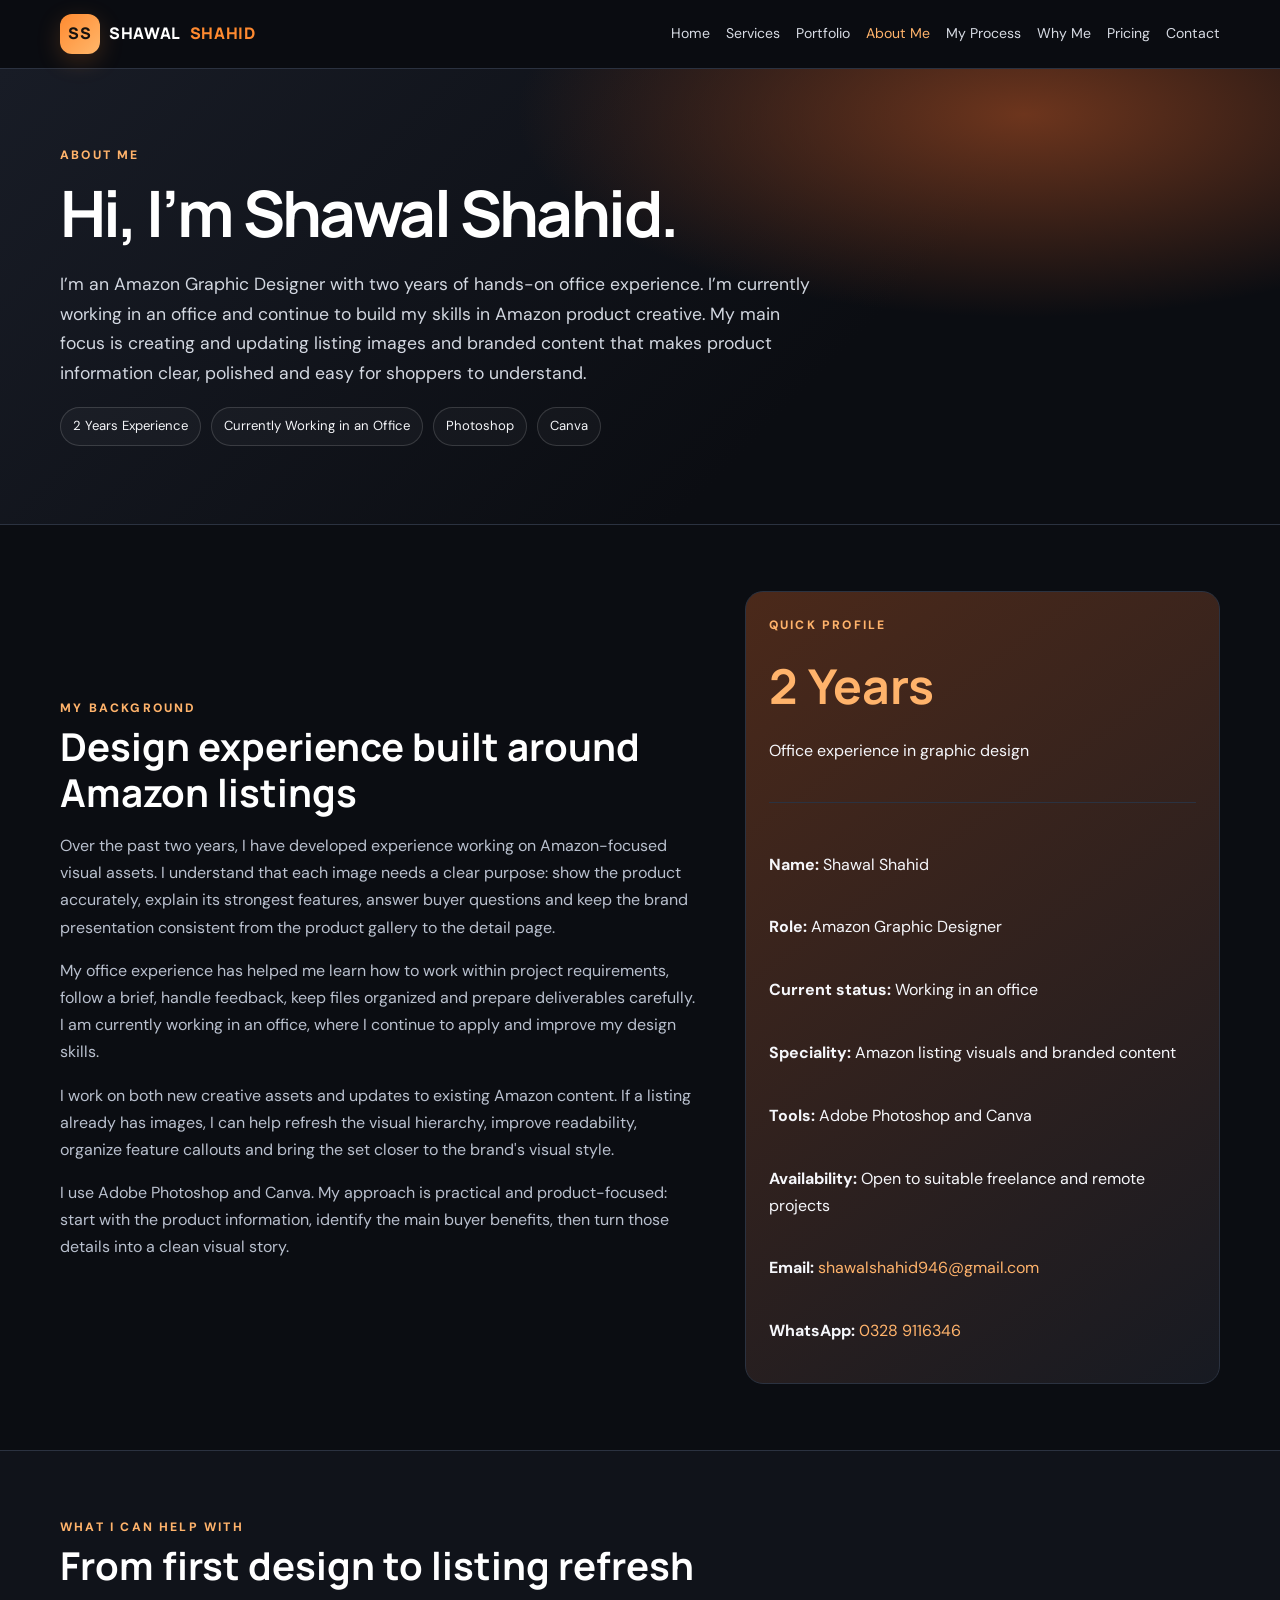
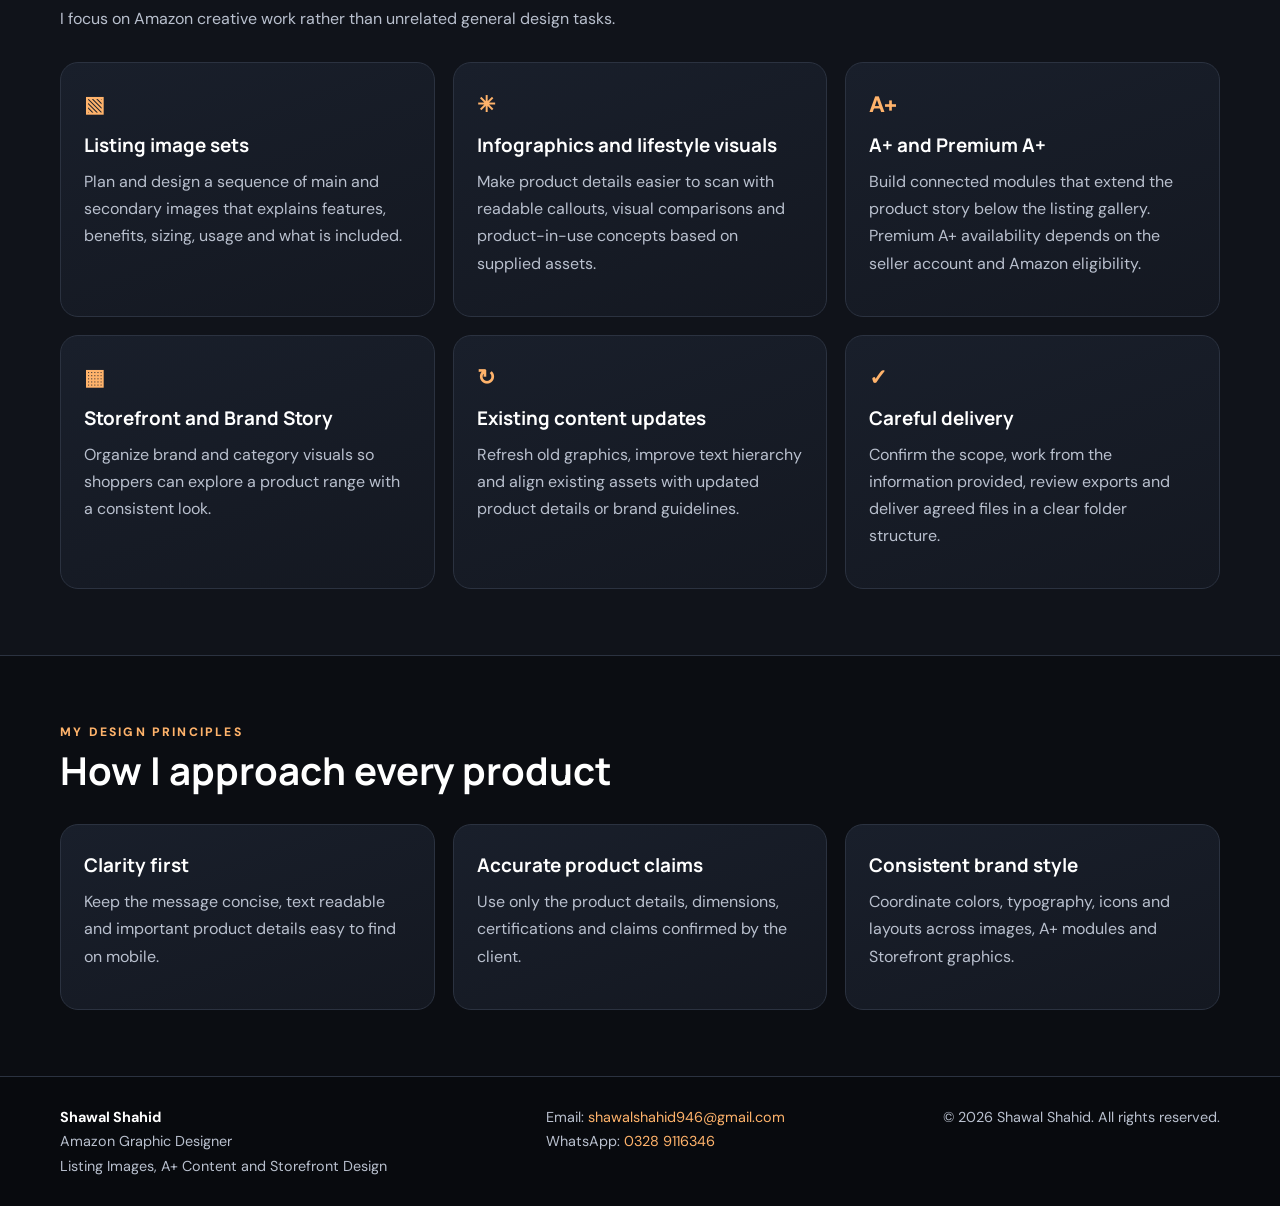
==== commit 250adbcc: "Add files via upload" ====
--- a/about.html
+++ b/about.html
@@ -1 +1 @@
-<!doctype html><html lang="en"><head><meta charset="utf-8"><meta name="viewport" content="width=device-width,initial-scale=1"><meta name="description" content="About Shawal Shahid, Amazon Graphic Designer with two years of experience."><title>About Me | Shawal Shahid</title><link rel="stylesheet" href="style.css"></head><body><header class="topbar"><div class="wrap nav"><a class="brand" href="index.html"><span class="logo-mark">SS</span> SHAWAL <span>SHAHID</span></a><nav><a class="" href="index.html">Home</a><a class="" href="services.html">Services</a><a class="" href="portfolio.html">Portfolio</a><a class="active" href="about.html">About Me</a><a class="" href="process.html">My Process</a><a class="" href="why-me.html">Why Me</a><a class="" href="pricing.html">Pricing</a><a class="" href="contact.html">Contact</a></nav></div></header><main><section class="page-hero"><div class="wrap"><div class="eyebrow">About me</div><h1>Hi, I’m Shawal Shahid.</h1><p>I’m an Amazon Graphic Designer with two years of experience creating and updating product visuals for Amazon listings. My focus is helping brands present their products clearly through purposeful design—not just decoration.</p></div></section><section><div class="wrap split"><div><div class="eyebrow">My work</div><h2>Amazon content from creation to update</h2><p class="muted">I work on listing image sets, product infographics, A+ Content, Premium A+, Amazon Storefronts and Brand Story visuals. I can help plan new creative assets or refresh existing designs based on the product information and brand guidelines you provide.</p><p class="muted">I use Adobe Photoshop and Canva in my workflow. I aim to keep the design hierarchy clear, product details readable and the visual style consistent across all assets.</p><p class="muted">My process starts with understanding the product, target customer, key features and project requirements. Then I confirm the deliverables and timeline before designing.</p></div><div class="card"><div class="eyebrow">Quick profile</div><h3>Shawal Shahid</h3><p><b>Role:</b> Amazon Graphic Designer</p><p><b>Experience:</b> 2 years</p><p><b>Focus:</b> Amazon listing images, infographics, A+ Content, Premium A+, Storefront and Brand Story</p><p><b>Tools:</b> Adobe Photoshop and Canva</p><p><b>Work type:</b> Freelance / remote projects</p><p><b>Contact:</b> <a href="mailto:shawalshahid946@gmail.com">shawalshahid946@gmail.com</a></p></div></div></section><section class="section-dark"><div class="wrap"><div class="section-head"><div class="eyebrow">My design principles</div><h2>What I focus on for every project</h2></div><div class="grid"><article class="card"><h3>Clarity first</h3><p>Make product features easy to scan, with readable text and a clear visual hierarchy.</p></article><article class="card"><h3>Product-specific ideas</h3><p>Build the visual direction around the actual product, audience, features and brand style.</p></article><article class="card"><h3>Consistent content</h3><p>Coordinate listing images, A+ modules and Storefront visuals instead of treating every asset separately.</p></article></div></div></section></main><footer class="footer"><div class="wrap footer-inner"><div><strong style="color:#fff">Shawal Shahid</strong><br>Amazon Graphic Designer · Listing Images & A+ Content</div><div>Email: <a href="mailto:shawalshahid946@gmail.com">shawalshahid946@gmail.com</a><br>WhatsApp: <a href="https://wa.me/923289116346">0328 9116346</a></div><div>© 2026 Shawal Shahid. All rights reserved.</div></div></footer></body></html>+<!doctype html><html lang="en"><head><meta charset="utf-8"><meta name="viewport" content="width=device-width,initial-scale=1"><meta name="description" content="Amazon listing images, infographics, A+ Content, Premium A+ and Storefront design by Shawal Shahid."><title>About Me | Shawal Shahid - Amazon Graphic Designer</title><link rel="stylesheet" href="style.css"></head><body><header class="topbar"><div class="wrap nav"><a class="brand" href="index.html"><span class="logo-mark">SS</span><span>SHAWAL</span><span>SHAHID</span></a><nav><a class="" href="index.html">Home</a><a class="" href="services.html">Services</a><a class="" href="portfolio.html">Portfolio</a><a class="active" href="about.html">About Me</a><a class="" href="process.html">My Process</a><a class="" href="why-me.html">Why Me</a><a class="" href="pricing.html">Pricing</a><a class="" href="contact.html">Contact</a></nav></div></header><main><section class="page-hero"><div class="wrap"><div class="eyebrow">About me</div><h1>Hi, I’m Shawal Shahid.</h1><p>I’m an Amazon Graphic Designer with two years of hands-on office experience. I’m currently working in an office and continue to build my skills in Amazon product creative. My main focus is creating and updating listing images and branded content that makes product information clear, polished and easy for shoppers to understand.</p><div class="chips"><span class="chip">2 Years Experience</span><span class="chip">Currently Working in an Office</span><span class="chip">Photoshop</span><span class="chip">Canva</span></div></div></section><section><div class="wrap split"><div><div class="eyebrow">My background</div><h2>Design experience built around Amazon listings</h2><p class="muted">Over the past two years, I have developed experience working on Amazon-focused visual assets. I understand that each image needs a clear purpose: show the product accurately, explain its strongest features, answer buyer questions and keep the brand presentation consistent from the product gallery to the detail page.</p><p class="muted">My office experience has helped me learn how to work within project requirements, follow a brief, handle feedback, keep files organized and prepare deliverables carefully. I am currently working in an office, where I continue to apply and improve my design skills.</p><p class="muted">I work on both new creative assets and updates to existing Amazon content. If a listing already has images, I can help refresh the visual hierarchy, improve readability, organize feature callouts and bring the set closer to the brand's visual style.</p><p class="muted">I use Adobe Photoshop and Canva. My approach is practical and product-focused: start with the product information, identify the main buyer benefits, then turn those details into a clean visual story.</p></div><div class="about-box"><div class="eyebrow">Quick profile</div><strong>2 Years</strong><span>Office experience in graphic design</span><div class="divider"></div><p><b>Name:</b> Shawal Shahid</p><p><b>Role:</b> Amazon Graphic Designer</p><p><b>Current status:</b> Working in an office</p><p><b>Speciality:</b> Amazon listing visuals and branded content</p><p><b>Tools:</b> Adobe Photoshop and Canva</p><p><b>Availability:</b> Open to suitable freelance and remote projects</p><p><b>Email:</b> <a href="mailto:shawalshahid946@gmail.com">shawalshahid946@gmail.com</a></p><p><b>WhatsApp:</b> <a href="https://wa.me/923289116346">0328 9116346</a></p></div></div></section><section class="section-dark"><div class="wrap"><div class="section-head"><div class="eyebrow">What I can help with</div><h2>From first design to listing refresh</h2><p class="muted">I focus on Amazon creative work rather than unrelated general design tasks.</p></div><div class="grid"><article class="card"><div class="icon">▧</div><h3>Listing image sets</h3><p>Plan and design a sequence of main and secondary images that explains features, benefits, sizing, usage and what is included.</p></article><article class="card"><div class="icon">✳</div><h3>Infographics and lifestyle visuals</h3><p>Make product details easier to scan with readable callouts, visual comparisons and product-in-use concepts based on supplied assets.</p></article><article class="card"><div class="icon">A+</div><h3>A+ and Premium A+</h3><p>Build connected modules that extend the product story below the listing gallery. Premium A+ availability depends on the seller account and Amazon eligibility.</p></article><article class="card"><div class="icon">▦</div><h3>Storefront and Brand Story</h3><p>Organize brand and category visuals so shoppers can explore a product range with a consistent look.</p></article><article class="card"><div class="icon">↻</div><h3>Existing content updates</h3><p>Refresh old graphics, improve text hierarchy and align existing assets with updated product details or brand guidelines.</p></article><article class="card"><div class="icon">✓</div><h3>Careful delivery</h3><p>Confirm the scope, work from the information provided, review exports and deliver agreed files in a clear folder structure.</p></article></div></div></section><section><div class="wrap"><div class="section-head"><div class="eyebrow">My design principles</div><h2>How I approach every product</h2></div><div class="grid"><article class="card"><h3>Clarity first</h3><p>Keep the message concise, text readable and important product details easy to find on mobile.</p></article><article class="card"><h3>Accurate product claims</h3><p>Use only the product details, dimensions, certifications and claims confirmed by the client.</p></article><article class="card"><h3>Consistent brand style</h3><p>Coordinate colors, typography, icons and layouts across images, A+ modules and Storefront graphics.</p></article></div></div></section></main><footer class="footer"><div class="wrap footer-inner"><div><strong style="color:#fff">Shawal Shahid</strong><br>Amazon Graphic Designer<br>Listing Images, A+ Content and Storefront Design</div><div>Email: <a href="mailto:shawalshahid946@gmail.com">shawalshahid946@gmail.com</a><br>WhatsApp: <a href="https://wa.me/923289116346">0328 9116346</a></div><div>© 2026 Shawal Shahid. All rights reserved.</div></div></footer></body></html>
--- a/style.css
+++ b/style.css
@@ -1,7 +1,2 @@
-
-:root{--bg:#0b0b0d;--panel:#151518;--panel2:#1c1c20;--text:#f7f7f8;--muted:#c5c5cc;--orange:#ff7900;--orange2:#ff9b3d;--line:#333339;--white:#fff}
-*{box-sizing:border-box}html{scroll-behavior:smooth}body{margin:0;background:var(--bg);color:var(--text);font-family:Inter,Arial,Helvetica,sans-serif;line-height:1.7}a{color:var(--orange2);text-decoration:none}a:hover{color:#fff}img{max-width:100%}.wrap{width:min(1120px,92%);margin:auto}.topbar{background:#101012;border-bottom:1px solid var(--line);position:sticky;top:0;z-index:10}.nav{display:flex;align-items:center;justify-content:space-between;gap:18px;padding:14px 0;flex-wrap:wrap}.brand{font-weight:900;font-size:1.2rem;letter-spacing:.2px;color:#fff}.brand span{color:var(--orange)}nav{display:flex;gap:15px;flex-wrap:wrap}nav a{font-size:.93rem;font-weight:700;color:#f0f0f2;padding:7px 0}nav a:hover,nav a.active{color:var(--orange)}.hero{padding:76px 0 62px;background:radial-gradient(ellipse at 85% 15%,rgba(255,121,0,.2),transparent 35%),linear-gradient(130deg,#0b0b0d,#15110e)}.hero-grid{display:grid;grid-template-columns:1.25fr .75fr;gap:35px;align-items:center}.eyebrow{color:var(--orange2);text-transform:uppercase;font-weight:900;letter-spacing:2px;font-size:.78rem}.hero h1{font-size:clamp(2.5rem,6vw,4.6rem);line-height:1.08;margin:14px 0 20px;letter-spacing:-1.8px}.hero h1 em{color:var(--orange);font-style:normal}.lead{font-size:1.13rem;color:#e2e2e6;max-width:680px}.hero-card,.card,.price-card,.project,.feature{background:var(--panel);border:1px solid var(--line);border-radius:18px;padding:24px}.hero-card{box-shadow:0 18px 55px #0008;border-color:#65360f}.hero-card h3,.card h3,.feature h3{margin-top:0;color:#fff}.hero-card li{margin:9px 0;color:var(--muted)}.btns{display:flex;gap:12px;flex-wrap:wrap;margin-top:26px}.btn{display:inline-flex;align-items:center;justify-content:center;background:var(--orange);color:#141414;padding:12px 19px;border-radius:9px;font-weight:900;border:1px solid var(--orange)}.btn:hover{background:var(--orange2);color:#111}.btn.secondary{background:transparent;color:#fff;border-color:#777}.btn.secondary:hover{border-color:var(--orange);color:var(--orange)}section{padding:64px 0}.section-dark{background:#101012}.section-head{max-width:760px;margin-bottom:30px}.section-head h2,.page-hero h1{font-size:clamp(2rem,4vw,3rem);line-height:1.15;margin:8px 0 14px}.section-head p,.muted{color:var(--muted)}.grid{display:grid;grid-template-columns:repeat(3,1fr);gap:18px}.grid.two{grid-template-columns:repeat(2,1fr)}.card{transition:.2s}.card:hover,.project:hover,.price-card:hover{border-color:var(--orange);transform:translateY(-3px)}.icon{display:inline-grid;place-items:center;width:46px;height:46px;border-radius:12px;background:#3a210e;color:var(--orange2);font-weight:900;font-size:1.25rem;margin-bottom:12px}.card p,.feature p{color:var(--muted);margin-bottom:0}.tag{display:inline-block;background:#2c1a0b;border:1px solid #66380e;color:#ffb36e;border-radius:999px;padding:4px 10px;font-size:.8rem;font-weight:800;margin:3px 4px 3px 0}.page-hero{padding:56px 0;background:radial-gradient(ellipse at 80% 10%,rgba(255,121,0,.18),transparent 40%),#101012;border-bottom:1px solid var(--line)}.page-hero p{max-width:800px;color:#dedee3;font-size:1.1rem}.projects{display:grid;grid-template-columns:repeat(3,1fr);gap:20px}.project{padding:0;overflow:hidden}.project-top{min-height:165px;padding:22px;background:linear-gradient(135deg,#2a1608,#171719);display:flex;flex-direction:column;justify-content:end;border-bottom:1px solid #49301d}.project-top .brand-label{font-size:.8rem;color:var(--orange2);font-weight:900;letter-spacing:1.5px;text-transform:uppercase}.project-top h3{font-size:1.5rem;margin:7px 0;color:white}.project-body{padding:22px}.project-body p{color:var(--muted)}.price-grid{display:grid;grid-template-columns:repeat(3,1fr);gap:18px}.price-card{position:relative}.price-card.featured{border:2px solid var(--orange);background:linear-gradient(180deg,#25180e,#151518)}.price{font-size:2.3rem;font-weight:950;color:var(--orange);line-height:1.2;margin:12px 0}.price small{font-size:.9rem;color:var(--muted);font-weight:600}.price-card ul{padding-left:20px;color:#dedee3}.price-card li{margin:7px 0}.note{background:#21170f;border:1px solid #74410f;border-radius:12px;padding:15px 18px;color:#ffe0c1}.split{display:grid;grid-template-columns:1fr 1fr;gap:24px;align-items:start}.list-check{list-style:none;padding:0}.list-check li{margin:12px 0;color:#e8e8ec}.list-check li:before{content:'✓';color:var(--orange);font-weight:900;margin-right:10px}.steps{counter-reset:step}.step{padding:18px 20px;border-left:3px solid var(--orange);background:var(--panel);border-radius:0 12px 12px 0;margin:14px 0}.step h3{margin:0 0 5px}.contact-box{display:grid;grid-template-columns:1fr 1fr;gap:18px}.contact-link{display:block;padding:18px;background:var(--panel);border:1px solid var(--line);border-radius:12px;color:#fff;font-weight:800}.contact-link span{display:block;color:var(--orange2);font-size:.85rem;margin-bottom:4px}.footer{border-top:1px solid var(--line);padding:28px 0;background:#080809;color:var(--muted);font-size:.9rem}.footer-inner{display:flex;justify-content:space-between;gap:20px;flex-wrap:wrap}.small{font-size:.9rem;color:var(--muted)}.pillrow{margin-top:18px}.callout{padding:30px;border-radius:18px;background:linear-gradient(110deg,#291707,#161618);border:1px solid #5a330f}.callout h2{margin-top:0}.table-wrap{overflow-x:auto}table{border-collapse:collapse;width:100%;min-width:540px;background:var(--panel)}th,td{padding:14px;text-align:left;border-bottom:1px solid var(--line)}th{color:var(--orange2)}td{color:#f0f0f3}.fine{font-size:.84rem;color:#bdbdc4}
-@media(max-width:800px){.hero-grid,.split{grid-template-columns:1fr}.grid,.projects,.price-grid{grid-template-columns:repeat(2,1fr)}.hero{padding:52px 0}}@media(max-width:560px){.grid,.grid.two,.projects,.price-grid,.contact-box{grid-template-columns:1fr}.nav{align-items:flex-start}.nav nav{gap:10px}.hero h1{letter-spacing:-.7px}.hero{padding:42px 0}section{padding:48px 0}}
-
-/* Added portfolio identity details */
-.brand{display:inline-flex;align-items:center;gap:8px}.logo-mark{display:inline-grid;place-items:center;width:42px;height:42px;border-radius:12px;background:linear-gradient(145deg,#ff9b3d,#ff7900);color:#101012!important;font-size:1rem;font-weight:1000;border:1px solid #ffc18a;box-shadow:0 5px 20px #ff790033;letter-spacing:-1px}.hero{position:relative;overflow:hidden}.hero:after{content:'SHAWAL SHAHID';position:absolute;right:-35px;bottom:15px;font-size:clamp(2.5rem,7vw,6rem);font-weight:1000;letter-spacing:5px;color:rgba(255,255,255,.035);white-space:nowrap;pointer-events:none;transform:rotate(-8deg)}.software-row{display:flex;gap:12px;flex-wrap:wrap;margin-top:22px}.software-chip{display:flex;align-items:center;gap:9px;padding:10px 14px;border:1px solid #4b3a2b;background:#171411;border-radius:12px;color:#f6f2ee;font-weight:800}.software-chip b{display:inline-grid;place-items:center;width:30px;height:30px;border-radius:8px;background:#ff7900;color:#17110b;font-size:.82rem}.home-logo{display:inline-flex;align-items:center;gap:10px;margin-bottom:18px}.home-logo .logo-mark{width:54px;height:54px;font-size:1.25rem}
+@import url('https://fonts.googleapis.com/css2?family=DM+Sans:wght@400;500;600;700&family=Manrope:wght@500;600;700;800&display=swap');
+:root{--bg:#0b0d12;--panel:#141821;--panel2:#191f2b;--text:#f6f7fb;--muted:#b9c0ce;--orange:#ff8a30;--orange2:#ffb36b;--line:#2b3240;--white:#fff}*{box-sizing:border-box}html{scroll-behavior:smooth}body{margin:0;background:var(--bg);color:var(--text);font-family:'DM Sans',Arial,sans-serif;line-height:1.7}a{color:var(--orange2);text-decoration:none}a:hover{color:#fff}h1,h2,h3,h4{font-family:Manrope,Arial,sans-serif;line-height:1.2;color:#fff}h1{font-size:clamp(2.3rem,5vw,4.5rem);letter-spacing:-.04em;margin:.6rem 0 1.1rem}h2{font-size:clamp(1.8rem,3vw,2.7rem);margin:.3rem 0 1rem}h3{font-size:1.18rem;margin:.4rem 0 .7rem}p{margin:.6rem 0 1rem}.wrap{width:min(1160px,92%);margin:auto}.topbar{position:sticky;top:0;z-index:20;background:#0b0d12ee;backdrop-filter:blur(12px);border-bottom:1px solid var(--line)}.nav{display:flex;align-items:center;justify-content:space-between;gap:20px;padding:14px 0}.brand{display:flex;align-items:center;gap:9px;font-family:Manrope,Arial,sans-serif;font-weight:800;letter-spacing:.04em;color:#fff;white-space:nowrap}.brand>span:last-child{color:var(--orange)}.logo-mark{width:40px;height:40px;border-radius:12px;background:linear-gradient(135deg,var(--orange),#ffb76b);display:inline-grid;place-items:center;color:#17120e;font-weight:900;box-shadow:0 7px 24px #ff8a3033}.nav nav{display:flex;align-items:center;gap:16px;flex-wrap:wrap}.nav nav a{font-size:.88rem;color:#d7dbe4;padding:6px 0}.nav nav a.active,.nav nav a:hover{color:var(--orange2)}.page-hero,.hero{background:radial-gradient(ellipse at 80% 10%,#6d351d 0%,transparent 35%),linear-gradient(135deg,#181c26,#0b0d12 65%);padding:76px 0 60px;border-bottom:1px solid var(--line)}.page-hero p,.hero p{max-width:760px;font-size:1.1rem;color:#d2d7e0}.eyebrow{font-size:.76rem;text-transform:uppercase;letter-spacing:.18em;color:var(--orange2);font-weight:800}.hero-grid,.split{display:grid;grid-template-columns:1.15fr .85fr;gap:42px;align-items:center}.hero-art{min-height:360px;border:1px solid #ffffff1a;border-radius:26px;padding:28px;background:linear-gradient(145deg,#242a36,#11151d);position:relative;overflow:hidden}.hero-art:after{content:'SS';position:absolute;right:-20px;bottom:-65px;font-family:Manrope,sans-serif;font-size:15rem;font-weight:900;color:#ffffff08}.hero-art h3{font-size:2rem}.tool-pills,.chips{display:flex;gap:10px;flex-wrap:wrap;margin:18px 0}.tool-pills span,.chip,.tag{border:1px solid #ffffff25;background:#ffffff08;color:#f4f5f8;border-radius:99px;padding:7px 12px;font-size:.82rem}.btn{display:inline-flex;align-items:center;justify-content:center;gap:8px;background:var(--orange);color:#1b130d;padding:12px 18px;border-radius:10px;font-weight:800;margin:8px 8px 0 0;border:1px solid var(--orange)}.btn:hover{background:#ffb36b;color:#1b130d}.btn.secondary{background:transparent;color:#fff;border-color:#555d6d}.btn.secondary:hover{border-color:var(--orange);color:var(--orange2)}section{padding:66px 0}.section-dark{background:#10131a;border-block:1px solid var(--line)}.section-head{max-width:760px;margin-bottom:30px}.muted,.fine{color:var(--muted)}.grid,.price-grid,.projects,.video-grid,.stats{display:grid;grid-template-columns:repeat(3,minmax(0,1fr));gap:18px}.card,.project,.price-card,.video-card,.stat,.about-box{background:linear-gradient(160deg,var(--panel2),var(--panel));border:1px solid var(--line);border-radius:18px;padding:23px;min-width:0}.card p,.project span{color:var(--muted)}.icon{font-size:1.4rem;color:var(--orange2);font-weight:800;margin-bottom:10px}.checklist{padding-left:1.2rem;color:#e0e4eb}.checklist li{margin:.45rem 0}.about-box{background:linear-gradient(145deg,#4b291a,#171a22);display:flex;flex-direction:column;gap:10px}.about-box strong{font-family:Manrope,sans-serif;font-size:3rem;color:var(--orange2)}.stats{grid-template-columns:repeat(4,minmax(0,1fr));margin-top:24px}.stat strong{font-size:1.8rem;color:var(--orange2);display:block}.stat span{color:var(--muted);font-size:.9rem}.projects{grid-template-columns:repeat(3,minmax(0,1fr))}.project{padding:0;overflow:hidden}.project-top{padding:23px;background:linear-gradient(135deg,#282d39,#171a22);border-bottom:1px solid var(--line);min-height:170px}.brand-label{font-size:.75rem;letter-spacing:.12em;text-transform:uppercase;color:var(--orange2);font-weight:800}.project-body{padding:20px}.project-body p{color:var(--muted);min-height:52px}.price-grid{grid-template-columns:repeat(3,minmax(0,1fr))}.price-card{display:flex;flex-direction:column}.price-card.featured{border-color:var(--orange);box-shadow:0 0 0 1px #ff8a3022}.price{font-family:Manrope,sans-serif;font-size:2.2rem;font-weight:800;color:var(--orange2);margin:.4rem 0}.price small{font-size:.85rem;color:var(--muted);font-weight:500}.price-card ul{padding-left:1.2rem;color:#d8dde6;flex:1}.price-card li{margin:.35rem 0}.note{border:1px solid #604026;background:#24180f;border-radius:14px;padding:18px;color:#f2d7c1}.video-card{display:flex;flex-direction:column;min-height:190px}.video-card .video-icon{font-size:2rem;color:var(--orange2)}.video-card p{color:var(--muted);flex:1}.faq{border-bottom:1px solid var(--line);padding:18px 0}.faq h3{font-size:1.05rem}.faq p{color:var(--muted);margin-bottom:0}.watermark-note{position:relative}.watermark-note:after{content:'SHAWAL SHAHID';position:absolute;right:18px;bottom:8px;color:#ffffff0a;font:900 1.8rem Manrope,sans-serif;letter-spacing:.12em;pointer-events:none}.cta{background:linear-gradient(120deg,#432719,#171a22);border:1px solid #68442c;border-radius:22px;padding:32px}.footer{border-top:1px solid var(--line);background:#080a0e;padding:28px 0;color:var(--muted);font-size:.9rem}.footer-inner{display:flex;justify-content:space-between;gap:20px;flex-wrap:wrap}.footer a{color:var(--orange2)}.fine{font-size:.86rem}.center{text-align:center}.mt{margin-top:24px}.divider{height:1px;background:var(--line);margin:28px 0}@media(max-width:900px){.nav{align-items:flex-start;flex-direction:column}.nav nav{gap:12px}.hero-grid,.split{grid-template-columns:1fr}.grid,.projects,.price-grid,.video-grid{grid-template-columns:repeat(2,minmax(0,1fr))}.stats{grid-template-columns:repeat(2,minmax(0,1fr))}.hero-art{min-height:250px}}@media(max-width:560px){section{padding:48px 0}.grid,.projects,.price-grid,.video-grid{grid-template-columns:1fr}.nav nav a{font-size:.82rem}.page-hero,.hero{padding:54px 0 44px}.card,.price-card{padding:20px}.footer-inner{flex-direction:column}}
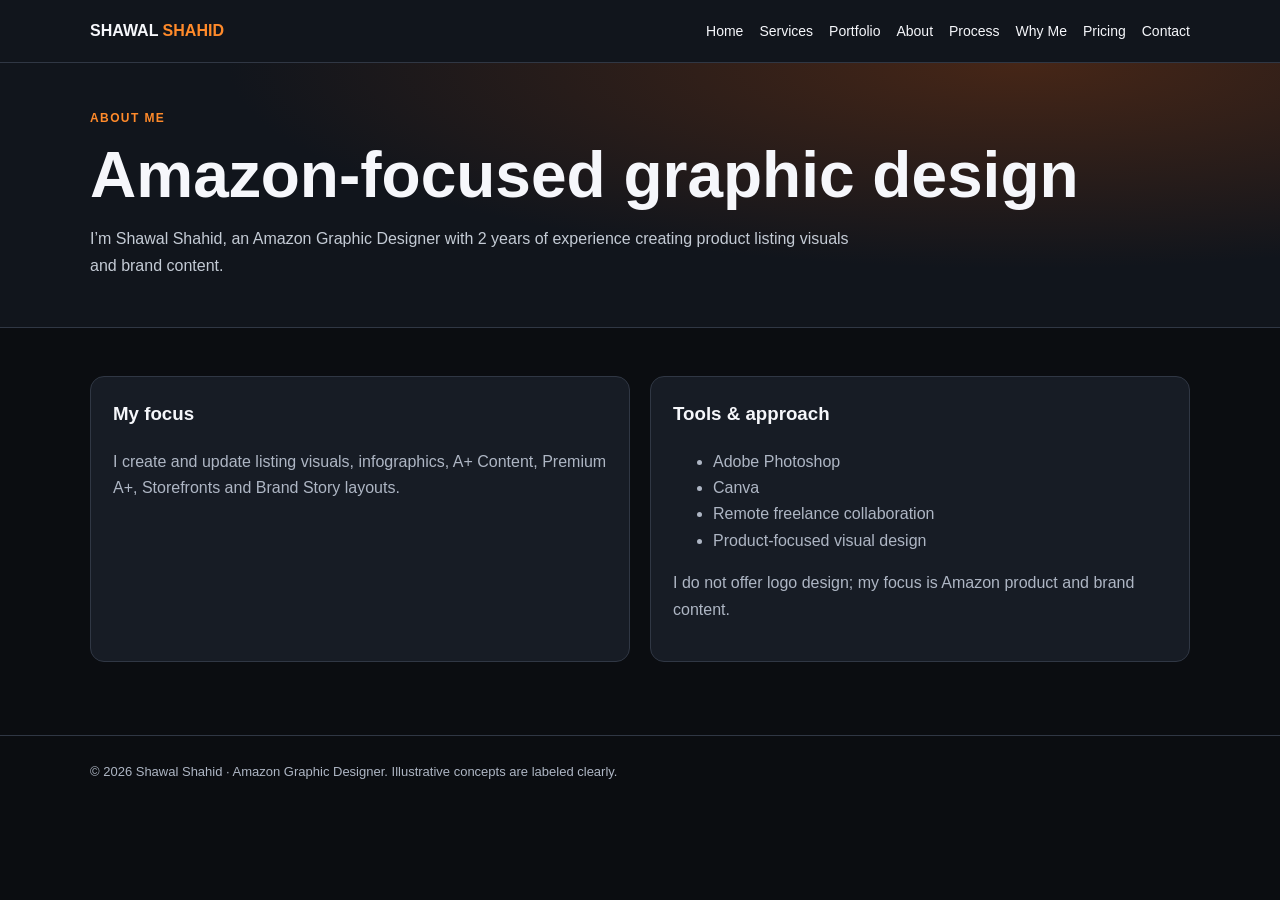
==== commit c779d6d6: "Add files via upload" ====
--- a/about.html
+++ b/about.html
@@ -1 +1 @@
-<!doctype html><html lang="en"><head><meta charset="utf-8"><meta name="viewport" content="width=device-width,initial-scale=1"><meta name="description" content="Amazon listing images, infographics, A+ Content, Premium A+ and Storefront design by Shawal Shahid."><title>About Me | Shawal Shahid - Amazon Graphic Designer</title><link rel="stylesheet" href="style.css"></head><body><header class="topbar"><div class="wrap nav"><a class="brand" href="index.html"><span class="logo-mark">SS</span><span>SHAWAL</span><span>SHAHID</span></a><nav><a class="" href="index.html">Home</a><a class="" href="services.html">Services</a><a class="" href="portfolio.html">Portfolio</a><a class="active" href="about.html">About Me</a><a class="" href="process.html">My Process</a><a class="" href="why-me.html">Why Me</a><a class="" href="pricing.html">Pricing</a><a class="" href="contact.html">Contact</a></nav></div></header><main><section class="page-hero"><div class="wrap"><div class="eyebrow">About me</div><h1>Hi, I’m Shawal Shahid.</h1><p>I’m an Amazon Graphic Designer with two years of hands-on office experience. I’m currently working in an office and continue to build my skills in Amazon product creative. My main focus is creating and updating listing images and branded content that makes product information clear, polished and easy for shoppers to understand.</p><div class="chips"><span class="chip">2 Years Experience</span><span class="chip">Currently Working in an Office</span><span class="chip">Photoshop</span><span class="chip">Canva</span></div></div></section><section><div class="wrap split"><div><div class="eyebrow">My background</div><h2>Design experience built around Amazon listings</h2><p class="muted">Over the past two years, I have developed experience working on Amazon-focused visual assets. I understand that each image needs a clear purpose: show the product accurately, explain its strongest features, answer buyer questions and keep the brand presentation consistent from the product gallery to the detail page.</p><p class="muted">My office experience has helped me learn how to work within project requirements, follow a brief, handle feedback, keep files organized and prepare deliverables carefully. I am currently working in an office, where I continue to apply and improve my design skills.</p><p class="muted">I work on both new creative assets and updates to existing Amazon content. If a listing already has images, I can help refresh the visual hierarchy, improve readability, organize feature callouts and bring the set closer to the brand's visual style.</p><p class="muted">I use Adobe Photoshop and Canva. My approach is practical and product-focused: start with the product information, identify the main buyer benefits, then turn those details into a clean visual story.</p></div><div class="about-box"><div class="eyebrow">Quick profile</div><strong>2 Years</strong><span>Office experience in graphic design</span><div class="divider"></div><p><b>Name:</b> Shawal Shahid</p><p><b>Role:</b> Amazon Graphic Designer</p><p><b>Current status:</b> Working in an office</p><p><b>Speciality:</b> Amazon listing visuals and branded content</p><p><b>Tools:</b> Adobe Photoshop and Canva</p><p><b>Availability:</b> Open to suitable freelance and remote projects</p><p><b>Email:</b> <a href="mailto:shawalshahid946@gmail.com">shawalshahid946@gmail.com</a></p><p><b>WhatsApp:</b> <a href="https://wa.me/923289116346">0328 9116346</a></p></div></div></section><section class="section-dark"><div class="wrap"><div class="section-head"><div class="eyebrow">What I can help with</div><h2>From first design to listing refresh</h2><p class="muted">I focus on Amazon creative work rather than unrelated general design tasks.</p></div><div class="grid"><article class="card"><div class="icon">▧</div><h3>Listing image sets</h3><p>Plan and design a sequence of main and secondary images that explains features, benefits, sizing, usage and what is included.</p></article><article class="card"><div class="icon">✳</div><h3>Infographics and lifestyle visuals</h3><p>Make product details easier to scan with readable callouts, visual comparisons and product-in-use concepts based on supplied assets.</p></article><article class="card"><div class="icon">A+</div><h3>A+ and Premium A+</h3><p>Build connected modules that extend the product story below the listing gallery. Premium A+ availability depends on the seller account and Amazon eligibility.</p></article><article class="card"><div class="icon">▦</div><h3>Storefront and Brand Story</h3><p>Organize brand and category visuals so shoppers can explore a product range with a consistent look.</p></article><article class="card"><div class="icon">↻</div><h3>Existing content updates</h3><p>Refresh old graphics, improve text hierarchy and align existing assets with updated product details or brand guidelines.</p></article><article class="card"><div class="icon">✓</div><h3>Careful delivery</h3><p>Confirm the scope, work from the information provided, review exports and deliver agreed files in a clear folder structure.</p></article></div></div></section><section><div class="wrap"><div class="section-head"><div class="eyebrow">My design principles</div><h2>How I approach every product</h2></div><div class="grid"><article class="card"><h3>Clarity first</h3><p>Keep the message concise, text readable and important product details easy to find on mobile.</p></article><article class="card"><h3>Accurate product claims</h3><p>Use only the product details, dimensions, certifications and claims confirmed by the client.</p></article><article class="card"><h3>Consistent brand style</h3><p>Coordinate colors, typography, icons and layouts across images, A+ modules and Storefront graphics.</p></article></div></div></section></main><footer class="footer"><div class="wrap footer-inner"><div><strong style="color:#fff">Shawal Shahid</strong><br>Amazon Graphic Designer<br>Listing Images, A+ Content and Storefront Design</div><div>Email: <a href="mailto:shawalshahid946@gmail.com">shawalshahid946@gmail.com</a><br>WhatsApp: <a href="https://wa.me/923289116346">0328 9116346</a></div><div>© 2026 Shawal Shahid. All rights reserved.</div></div></footer></body></html>+<!doctype html><html lang="en"><head><meta charset="utf-8"><meta name="viewport" content="width=device-width, initial-scale=1"><meta name="description" content="Amazon listing images, infographics, A+ content, Premium A+, Storefront and Brand Story design."><title>About | Shawal Shahid</title><link rel="stylesheet" href="style.css"></head><body><header class="nav"><div class="wrap"><a class="logo" href="index.html">SHAWAL <b>SHAHID</b></a><nav class="links"><a href="index.html">Home</a><a href="services.html">Services</a><a href="portfolio.html">Portfolio</a><a href="about.html">About</a><a href="process.html">Process</a><a href="why-me.html">Why Me</a><a href="pricing.html">Pricing</a><a href="contact.html">Contact</a></nav></div></header><main><section class="pagehead"><div class="wrap"><div class="eyebrow">About me</div><h1>Amazon-focused graphic design</h1><p>I’m Shawal Shahid, an Amazon Graphic Designer with 2 years of experience creating product listing visuals and brand content.</p></div></section><section class="section"><div class="wrap cols"><div class="panel"><h3>My focus</h3><p>I create and update listing visuals, infographics, A+ Content, Premium A+, Storefronts and Brand Story layouts.</p></div><div class="panel"><h3>Tools & approach</h3><ul><li>Adobe Photoshop</li><li>Canva</li><li>Remote freelance collaboration</li><li>Product-focused visual design</li></ul><p>I do not offer logo design; my focus is Amazon product and brand content.</p></div></div></section></main><footer class="footer"><div class="wrap">© 2026 Shawal Shahid · Amazon Graphic Designer. Illustrative concepts are labeled clearly.</div></footer></body></html>
--- a/style.css
+++ b/style.css
@@ -1,2 +1 @@
-@import url('https://fonts.googleapis.com/css2?family=DM+Sans:wght@400;500;600;700&family=Manrope:wght@500;600;700;800&display=swap');
-:root{--bg:#0b0d12;--panel:#141821;--panel2:#191f2b;--text:#f6f7fb;--muted:#b9c0ce;--orange:#ff8a30;--orange2:#ffb36b;--line:#2b3240;--white:#fff}*{box-sizing:border-box}html{scroll-behavior:smooth}body{margin:0;background:var(--bg);color:var(--text);font-family:'DM Sans',Arial,sans-serif;line-height:1.7}a{color:var(--orange2);text-decoration:none}a:hover{color:#fff}h1,h2,h3,h4{font-family:Manrope,Arial,sans-serif;line-height:1.2;color:#fff}h1{font-size:clamp(2.3rem,5vw,4.5rem);letter-spacing:-.04em;margin:.6rem 0 1.1rem}h2{font-size:clamp(1.8rem,3vw,2.7rem);margin:.3rem 0 1rem}h3{font-size:1.18rem;margin:.4rem 0 .7rem}p{margin:.6rem 0 1rem}.wrap{width:min(1160px,92%);margin:auto}.topbar{position:sticky;top:0;z-index:20;background:#0b0d12ee;backdrop-filter:blur(12px);border-bottom:1px solid var(--line)}.nav{display:flex;align-items:center;justify-content:space-between;gap:20px;padding:14px 0}.brand{display:flex;align-items:center;gap:9px;font-family:Manrope,Arial,sans-serif;font-weight:800;letter-spacing:.04em;color:#fff;white-space:nowrap}.brand>span:last-child{color:var(--orange)}.logo-mark{width:40px;height:40px;border-radius:12px;background:linear-gradient(135deg,var(--orange),#ffb76b);display:inline-grid;place-items:center;color:#17120e;font-weight:900;box-shadow:0 7px 24px #ff8a3033}.nav nav{display:flex;align-items:center;gap:16px;flex-wrap:wrap}.nav nav a{font-size:.88rem;color:#d7dbe4;padding:6px 0}.nav nav a.active,.nav nav a:hover{color:var(--orange2)}.page-hero,.hero{background:radial-gradient(ellipse at 80% 10%,#6d351d 0%,transparent 35%),linear-gradient(135deg,#181c26,#0b0d12 65%);padding:76px 0 60px;border-bottom:1px solid var(--line)}.page-hero p,.hero p{max-width:760px;font-size:1.1rem;color:#d2d7e0}.eyebrow{font-size:.76rem;text-transform:uppercase;letter-spacing:.18em;color:var(--orange2);font-weight:800}.hero-grid,.split{display:grid;grid-template-columns:1.15fr .85fr;gap:42px;align-items:center}.hero-art{min-height:360px;border:1px solid #ffffff1a;border-radius:26px;padding:28px;background:linear-gradient(145deg,#242a36,#11151d);position:relative;overflow:hidden}.hero-art:after{content:'SS';position:absolute;right:-20px;bottom:-65px;font-family:Manrope,sans-serif;font-size:15rem;font-weight:900;color:#ffffff08}.hero-art h3{font-size:2rem}.tool-pills,.chips{display:flex;gap:10px;flex-wrap:wrap;margin:18px 0}.tool-pills span,.chip,.tag{border:1px solid #ffffff25;background:#ffffff08;color:#f4f5f8;border-radius:99px;padding:7px 12px;font-size:.82rem}.btn{display:inline-flex;align-items:center;justify-content:center;gap:8px;background:var(--orange);color:#1b130d;padding:12px 18px;border-radius:10px;font-weight:800;margin:8px 8px 0 0;border:1px solid var(--orange)}.btn:hover{background:#ffb36b;color:#1b130d}.btn.secondary{background:transparent;color:#fff;border-color:#555d6d}.btn.secondary:hover{border-color:var(--orange);color:var(--orange2)}section{padding:66px 0}.section-dark{background:#10131a;border-block:1px solid var(--line)}.section-head{max-width:760px;margin-bottom:30px}.muted,.fine{color:var(--muted)}.grid,.price-grid,.projects,.video-grid,.stats{display:grid;grid-template-columns:repeat(3,minmax(0,1fr));gap:18px}.card,.project,.price-card,.video-card,.stat,.about-box{background:linear-gradient(160deg,var(--panel2),var(--panel));border:1px solid var(--line);border-radius:18px;padding:23px;min-width:0}.card p,.project span{color:var(--muted)}.icon{font-size:1.4rem;color:var(--orange2);font-weight:800;margin-bottom:10px}.checklist{padding-left:1.2rem;color:#e0e4eb}.checklist li{margin:.45rem 0}.about-box{background:linear-gradient(145deg,#4b291a,#171a22);display:flex;flex-direction:column;gap:10px}.about-box strong{font-family:Manrope,sans-serif;font-size:3rem;color:var(--orange2)}.stats{grid-template-columns:repeat(4,minmax(0,1fr));margin-top:24px}.stat strong{font-size:1.8rem;color:var(--orange2);display:block}.stat span{color:var(--muted);font-size:.9rem}.projects{grid-template-columns:repeat(3,minmax(0,1fr))}.project{padding:0;overflow:hidden}.project-top{padding:23px;background:linear-gradient(135deg,#282d39,#171a22);border-bottom:1px solid var(--line);min-height:170px}.brand-label{font-size:.75rem;letter-spacing:.12em;text-transform:uppercase;color:var(--orange2);font-weight:800}.project-body{padding:20px}.project-body p{color:var(--muted);min-height:52px}.price-grid{grid-template-columns:repeat(3,minmax(0,1fr))}.price-card{display:flex;flex-direction:column}.price-card.featured{border-color:var(--orange);box-shadow:0 0 0 1px #ff8a3022}.price{font-family:Manrope,sans-serif;font-size:2.2rem;font-weight:800;color:var(--orange2);margin:.4rem 0}.price small{font-size:.85rem;color:var(--muted);font-weight:500}.price-card ul{padding-left:1.2rem;color:#d8dde6;flex:1}.price-card li{margin:.35rem 0}.note{border:1px solid #604026;background:#24180f;border-radius:14px;padding:18px;color:#f2d7c1}.video-card{display:flex;flex-direction:column;min-height:190px}.video-card .video-icon{font-size:2rem;color:var(--orange2)}.video-card p{color:var(--muted);flex:1}.faq{border-bottom:1px solid var(--line);padding:18px 0}.faq h3{font-size:1.05rem}.faq p{color:var(--muted);margin-bottom:0}.watermark-note{position:relative}.watermark-note:after{content:'SHAWAL SHAHID';position:absolute;right:18px;bottom:8px;color:#ffffff0a;font:900 1.8rem Manrope,sans-serif;letter-spacing:.12em;pointer-events:none}.cta{background:linear-gradient(120deg,#432719,#171a22);border:1px solid #68442c;border-radius:22px;padding:32px}.footer{border-top:1px solid var(--line);background:#080a0e;padding:28px 0;color:var(--muted);font-size:.9rem}.footer-inner{display:flex;justify-content:space-between;gap:20px;flex-wrap:wrap}.footer a{color:var(--orange2)}.fine{font-size:.86rem}.center{text-align:center}.mt{margin-top:24px}.divider{height:1px;background:var(--line);margin:28px 0}@media(max-width:900px){.nav{align-items:flex-start;flex-direction:column}.nav nav{gap:12px}.hero-grid,.split{grid-template-columns:1fr}.grid,.projects,.price-grid,.video-grid{grid-template-columns:repeat(2,minmax(0,1fr))}.stats{grid-template-columns:repeat(2,minmax(0,1fr))}.hero-art{min-height:250px}}@media(max-width:560px){section{padding:48px 0}.grid,.projects,.price-grid,.video-grid{grid-template-columns:1fr}.nav nav a{font-size:.82rem}.page-hero,.hero{padding:54px 0 44px}.card,.price-card{padding:20px}.footer-inner{flex-direction:column}}
+*{box-sizing:border-box}body{margin:0;background:#0b0d11;color:#f6f7fb;font:16px/1.65 Arial,sans-serif}a{color:inherit;text-decoration:none}a:hover{color:#ff8a2a}.wrap{width:min(1100px,calc(100% - 32px));margin:auto}.nav{background:#11151c;border-bottom:1px solid #303744;padding:18px 0}.nav .wrap{display:flex;justify-content:space-between;gap:18px;align-items:center;flex-wrap:wrap}.logo{font-weight:800}.logo b,.orange{color:#ff8a2a}.links{display:flex;gap:16px;flex-wrap:wrap;font-size:14px}.hero{padding:65px 0;background:radial-gradient(ellipse at 80% 0%,#462617 0%,#11151c 42%,#0b0d11 80%)}.eyebrow{color:#ff8a2a;font-weight:bold;letter-spacing:1.4px;text-transform:uppercase;font-size:12px}.hero h1,.pagehead h1{font-size:clamp(36px,5vw,64px);line-height:1.08;margin:12px 0}.hero p,.pagehead p{color:#c4cbd5;max-width:760px}.btn{display:inline-block;padding:11px 16px;border:1px solid #586171;border-radius:9px;margin:10px 8px 0 0;font-weight:bold}.primary{background:#ff8a2a;border-color:#ff8a2a;color:#14171d}.section{padding:48px 0}.section h2{font-size:32px;margin:0 0 10px}.muted{color:#aeb6c4}.grid{display:grid;grid-template-columns:repeat(3,minmax(0,1fr));gap:20px;margin-top:24px}.card{border:1px solid #303744;border-radius:14px;overflow:hidden;background:#171c25}.card img{display:block;width:100%;aspect-ratio:1.55;object-fit:cover;background:#f4e7d9;border-bottom:3px solid #ff8a2a}.cardbody{padding:17px}.card h3{margin:0 0 6px;font-size:19px}.card p{margin:0;color:#aeb6c4}.pagehead{padding:46px 0 32px;background:radial-gradient(ellipse at 80% 0%,#462617 0%,#11151c 55%);border-bottom:1px solid #303744}.pills{display:flex;gap:8px;flex-wrap:wrap;margin-top:18px}.pill{padding:5px 11px;border:1px solid #424956;border-radius:30px;font-size:13px}.notice{background:#fff2e6;color:#202833;border-left:4px solid #ff8a2a;padding:17px 20px;border-radius:0 9px 9px 0;margin:0 0 25px}.notice strong{color:#10151c}.cols{display:grid;grid-template-columns:repeat(2,minmax(0,1fr));gap:20px}.panel{padding:22px;border:1px solid #303744;border-radius:14px;background:#171c25}.panel p,.panel li{color:#aeb6c4}.panel h3{margin-top:0}.footer{border-top:1px solid #303744;padding:25px 0;color:#aeb6c4;font-size:13px;margin-top:25px}.contact{display:block;padding:14px;background:#202631;border:1px solid #303744;border-radius:9px;margin:10px 0;overflow-wrap:anywhere}.contact b{display:block;color:#ff8a2a;font-size:12px;text-transform:uppercase}@media(max-width:760px){.grid{grid-template-columns:repeat(2,minmax(0,1fr))}.cols{grid-template-columns:1fr}.hero{padding:45px 0}}@media(max-width:520px){.grid{grid-template-columns:1fr}.links{gap:10px}.section{padding:36px 0}}
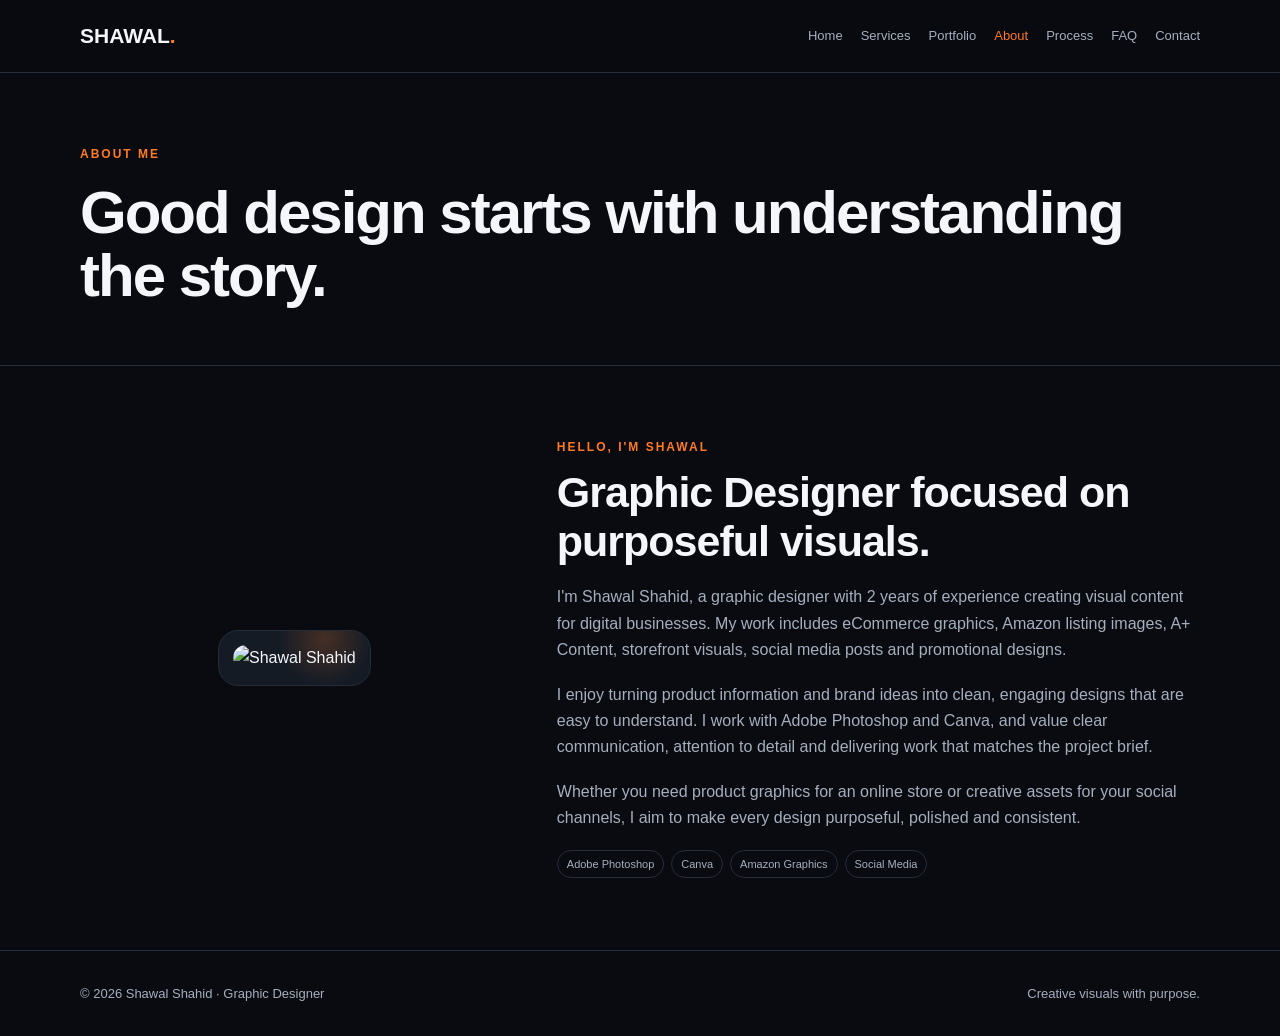
==== commit 73aa15fd: "Add files via upload" ====
--- a/about.html
+++ b/about.html
@@ -1 +1,2 @@
-<!doctype html><html lang="en"><head><meta charset="utf-8"><meta name="viewport" content="width=device-width, initial-scale=1"><meta name="description" content="Amazon listing images, infographics, A+ content, Premium A+, Storefront and Brand Story design."><title>About | Shawal Shahid</title><link rel="stylesheet" href="style.css"></head><body><header class="nav"><div class="wrap"><a class="logo" href="index.html">SHAWAL <b>SHAHID</b></a><nav class="links"><a href="index.html">Home</a><a href="services.html">Services</a><a href="portfolio.html">Portfolio</a><a href="about.html">About</a><a href="process.html">Process</a><a href="why-me.html">Why Me</a><a href="pricing.html">Pricing</a><a href="contact.html">Contact</a></nav></div></header><main><section class="pagehead"><div class="wrap"><div class="eyebrow">About me</div><h1>Amazon-focused graphic design</h1><p>I’m Shawal Shahid, an Amazon Graphic Designer with 2 years of experience creating product listing visuals and brand content.</p></div></section><section class="section"><div class="wrap cols"><div class="panel"><h3>My focus</h3><p>I create and update listing visuals, infographics, A+ Content, Premium A+, Storefronts and Brand Story layouts.</p></div><div class="panel"><h3>Tools & approach</h3><ul><li>Adobe Photoshop</li><li>Canva</li><li>Remote freelance collaboration</li><li>Product-focused visual design</li></ul><p>I do not offer logo design; my focus is Amazon product and brand content.</p></div></div></section></main><footer class="footer"><div class="wrap">© 2026 Shawal Shahid · Amazon Graphic Designer. Illustrative concepts are labeled clearly.</div></footer></body></html>+<!doctype html><html lang="en"><head><meta charset="utf-8"><meta name="viewport" content="width=device-width,initial-scale=1"><meta name="description" content="Shawal Shahid — Graphic Designer portfolio"><title>About | Shawal Shahid</title><link rel="stylesheet" href="style.css"></head><body><header><div class="wrap nav"><a class="brand" href="index.html">SHAWAL<span>.</span></a><nav><a class="" href="index.html">Home</a><a class="" href="services.html">Services</a><a class="" href="portfolio.html">Portfolio</a><a class="active" href="about.html">About</a><a class="" href="process.html">Process</a><a class="" href="faq.html">FAQ</a><a class="" href="contact.html">Contact</a></nav><button class="menu">Menu</button></div></header>
+<main><div class="wrap pagehero"><div class="eyebrow">About me</div><h1>Good design starts with understanding the story.</h1></div><section class="section"><div class="wrap split"><div class="portrait-wrap"><img src="images/shawal-shahid.png" alt="Shawal Shahid"></div><div><div class="eyebrow">Hello, I'm Shawal</div><h2>Graphic Designer focused on purposeful visuals.</h2><p>I'm Shawal Shahid, a graphic designer with 2 years of experience creating visual content for digital businesses. My work includes eCommerce graphics, Amazon listing images, A+ Content, storefront visuals, social media posts and promotional designs.</p><p>I enjoy turning product information and brand ideas into clean, engaging designs that are easy to understand. I work with Adobe Photoshop and Canva, and value clear communication, attention to detail and delivering work that matches the project brief.</p><p>Whether you need product graphics for an online store or creative assets for your social channels, I aim to make every design purposeful, polished and consistent.</p><div class="tags"><span class="tag">Adobe Photoshop</span><span class="tag">Canva</span><span class="tag">Amazon Graphics</span><span class="tag">Social Media</span></div></div></div></section></main><footer><div class="wrap foot"><span>© 2026 Shawal Shahid · Graphic Designer</span><span>Creative visuals with purpose.</span></div></footer><script src="script.js"></script></body></html>
--- a/style.css
+++ b/style.css
@@ -1 +1,3 @@
-*{box-sizing:border-box}body{margin:0;background:#0b0d11;color:#f6f7fb;font:16px/1.65 Arial,sans-serif}a{color:inherit;text-decoration:none}a:hover{color:#ff8a2a}.wrap{width:min(1100px,calc(100% - 32px));margin:auto}.nav{background:#11151c;border-bottom:1px solid #303744;padding:18px 0}.nav .wrap{display:flex;justify-content:space-between;gap:18px;align-items:center;flex-wrap:wrap}.logo{font-weight:800}.logo b,.orange{color:#ff8a2a}.links{display:flex;gap:16px;flex-wrap:wrap;font-size:14px}.hero{padding:65px 0;background:radial-gradient(ellipse at 80% 0%,#462617 0%,#11151c 42%,#0b0d11 80%)}.eyebrow{color:#ff8a2a;font-weight:bold;letter-spacing:1.4px;text-transform:uppercase;font-size:12px}.hero h1,.pagehead h1{font-size:clamp(36px,5vw,64px);line-height:1.08;margin:12px 0}.hero p,.pagehead p{color:#c4cbd5;max-width:760px}.btn{display:inline-block;padding:11px 16px;border:1px solid #586171;border-radius:9px;margin:10px 8px 0 0;font-weight:bold}.primary{background:#ff8a2a;border-color:#ff8a2a;color:#14171d}.section{padding:48px 0}.section h2{font-size:32px;margin:0 0 10px}.muted{color:#aeb6c4}.grid{display:grid;grid-template-columns:repeat(3,minmax(0,1fr));gap:20px;margin-top:24px}.card{border:1px solid #303744;border-radius:14px;overflow:hidden;background:#171c25}.card img{display:block;width:100%;aspect-ratio:1.55;object-fit:cover;background:#f4e7d9;border-bottom:3px solid #ff8a2a}.cardbody{padding:17px}.card h3{margin:0 0 6px;font-size:19px}.card p{margin:0;color:#aeb6c4}.pagehead{padding:46px 0 32px;background:radial-gradient(ellipse at 80% 0%,#462617 0%,#11151c 55%);border-bottom:1px solid #303744}.pills{display:flex;gap:8px;flex-wrap:wrap;margin-top:18px}.pill{padding:5px 11px;border:1px solid #424956;border-radius:30px;font-size:13px}.notice{background:#fff2e6;color:#202833;border-left:4px solid #ff8a2a;padding:17px 20px;border-radius:0 9px 9px 0;margin:0 0 25px}.notice strong{color:#10151c}.cols{display:grid;grid-template-columns:repeat(2,minmax(0,1fr));gap:20px}.panel{padding:22px;border:1px solid #303744;border-radius:14px;background:#171c25}.panel p,.panel li{color:#aeb6c4}.panel h3{margin-top:0}.footer{border-top:1px solid #303744;padding:25px 0;color:#aeb6c4;font-size:13px;margin-top:25px}.contact{display:block;padding:14px;background:#202631;border:1px solid #303744;border-radius:9px;margin:10px 0;overflow-wrap:anywhere}.contact b{display:block;color:#ff8a2a;font-size:12px;text-transform:uppercase}@media(max-width:760px){.grid{grid-template-columns:repeat(2,minmax(0,1fr))}.cols{grid-template-columns:1fr}.hero{padding:45px 0}}@media(max-width:520px){.grid{grid-template-columns:1fr}.links{gap:10px}.section{padding:36px 0}}+
+:root{--bg:#090b10;--panel:#11151d;--text:#f4f6fa;--muted:#a6afbd;--orange:#ff7a24;--line:#252d39}
+*{box-sizing:border-box}html{scroll-behavior:smooth}body{margin:0;background:var(--bg);color:var(--text);font:16px/1.65 Arial,sans-serif}a{color:inherit;text-decoration:none}.wrap{width:min(1120px,92%);margin:auto}header{position:sticky;top:0;z-index:10;background:#090b10ee;border-bottom:1px solid var(--line)}.nav{min-height:72px;display:flex;align-items:center;justify-content:space-between;gap:20px}.brand{font-weight:900;font-size:21px}.brand span,h1 em,.eyebrow,.num{color:var(--orange)}nav{display:flex;gap:18px;flex-wrap:wrap}nav a{font-size:13px;color:var(--muted)}nav a:hover,.active{color:var(--orange)}.menu{display:none;background:none;border:1px solid var(--line);color:white;padding:8px;border-radius:8px}.hero{padding:90px 0 70px;display:grid;grid-template-columns:1.2fr .8fr;gap:55px;align-items:center}.eyebrow{text-transform:uppercase;letter-spacing:2px;font-size:12px;font-weight:800}h1{font-size:clamp(42px,6vw,70px);line-height:1.05;letter-spacing:-2px;margin:16px 0}h1 em{font-style:normal}.lead{font-size:18px;max-width:650px}p{color:var(--muted);margin:0 0 18px}h2{font-size:clamp(30px,4vw,43px);line-height:1.15;margin:10px 0 18px;letter-spacing:-1px}h3{margin:0 0 8px}.actions{display:flex;gap:12px;flex-wrap:wrap;margin-top:26px}.btn{display:inline-block;padding:12px 20px;border-radius:8px;background:var(--orange);color:#17100b;font-weight:800;border:1px solid var(--orange)}.btn.outline{background:transparent;color:white;border-color:#3a4555}.portrait-wrap{background:radial-gradient(circle at 70% 15%,#ff7a2435,transparent 40%),#151b25;border:1px solid var(--line);border-radius:20px;padding:14px;max-width:420px;margin:auto}.portrait-wrap img{display:block;width:100%;height:auto;max-height:510px;object-fit:cover;object-position:center top;border-radius:13px}.section{padding:72px 0;border-top:1px solid var(--line)}.head{display:flex;justify-content:space-between;align-items:end;gap:25px;margin-bottom:28px}.head p{max-width:480px;margin:0}.grid{display:grid;grid-template-columns:repeat(3,1fr);gap:18px}.card{background:var(--panel);border:1px solid var(--line);border-radius:14px;padding:23px}.card p{font-size:14px;margin:0}.num{font-size:13px;font-weight:900;letter-spacing:1px;margin-bottom:12px}.sample{height:190px;border-radius:10px;margin-bottom:16px;display:flex;align-items:center;justify-content:center;text-align:center;padding:18px;color:#17100b;font-weight:900;font-size:26px;line-height:1.1;background:linear-gradient(135deg,#ff9a48,#ed5c21)}.sample.blue{background:linear-gradient(135deg,#d7e6ff,#7198d5);color:#101b30}.sample.dark{background:linear-gradient(135deg,#202a39,#53647c);color:#fff}.stats{display:grid;grid-template-columns:repeat(3,1fr);gap:15px}.stat{padding:22px;background:var(--panel);border:1px solid var(--line);border-radius:12px}.stat b{display:block;font-size:30px;color:var(--orange)}.stat span{color:var(--muted);font-size:13px}.split{display:grid;grid-template-columns:.8fr 1.2fr;gap:48px;align-items:center}.tags{display:flex;gap:7px;flex-wrap:wrap}.tag{font-size:11px;border:1px solid var(--line);color:var(--muted);padding:4px 9px;border-radius:30px}.steps{display:grid;grid-template-columns:repeat(5,1fr);gap:12px}.step{border-top:2px solid var(--orange);padding:17px 12px;background:linear-gradient(#ff7a2410,transparent)}.step b{font-size:25px;color:var(--orange)}.faq details{background:var(--panel);border:1px solid var(--line);padding:17px 20px;border-radius:10px;margin-bottom:10px}.faq summary{font-weight:750;cursor:pointer}.faq details p{margin:12px 0 0}.contact{background:linear-gradient(120deg,#ff7a24,#e95a1c);color:#160e08;border-radius:18px;padding:35px;display:flex;justify-content:space-between;align-items:center;gap:20px}.contact p{color:#311b10}.contact .btn{background:#11151d;color:white;border-color:#11151d}footer{padding:32px 0;color:var(--muted);font-size:13px;border-top:1px solid var(--line)}.foot{display:flex;justify-content:space-between;gap:20px;flex-wrap:wrap}.pagehero{padding:72px 0 42px}.pagehero h1{font-size:clamp(38px,5vw,60px)}@media(max-width:800px){.hero,.split{grid-template-columns:1fr}.grid{grid-template-columns:1fr 1fr}.steps{grid-template-columns:1fr 1fr}.hero{padding-top:60px}.head{display:block}.contact{display:block}}@media(max-width:560px){nav{display:none;position:absolute;top:72px;left:0;right:0;background:#090b10;padding:18px 4%;border-bottom:1px solid var(--line);flex-direction:column}.nav.open nav{display:flex}.menu{display:block}.grid,.stats,.steps{grid-template-columns:1fr}.hero{gap:30px}.section{padding:54px 0}}
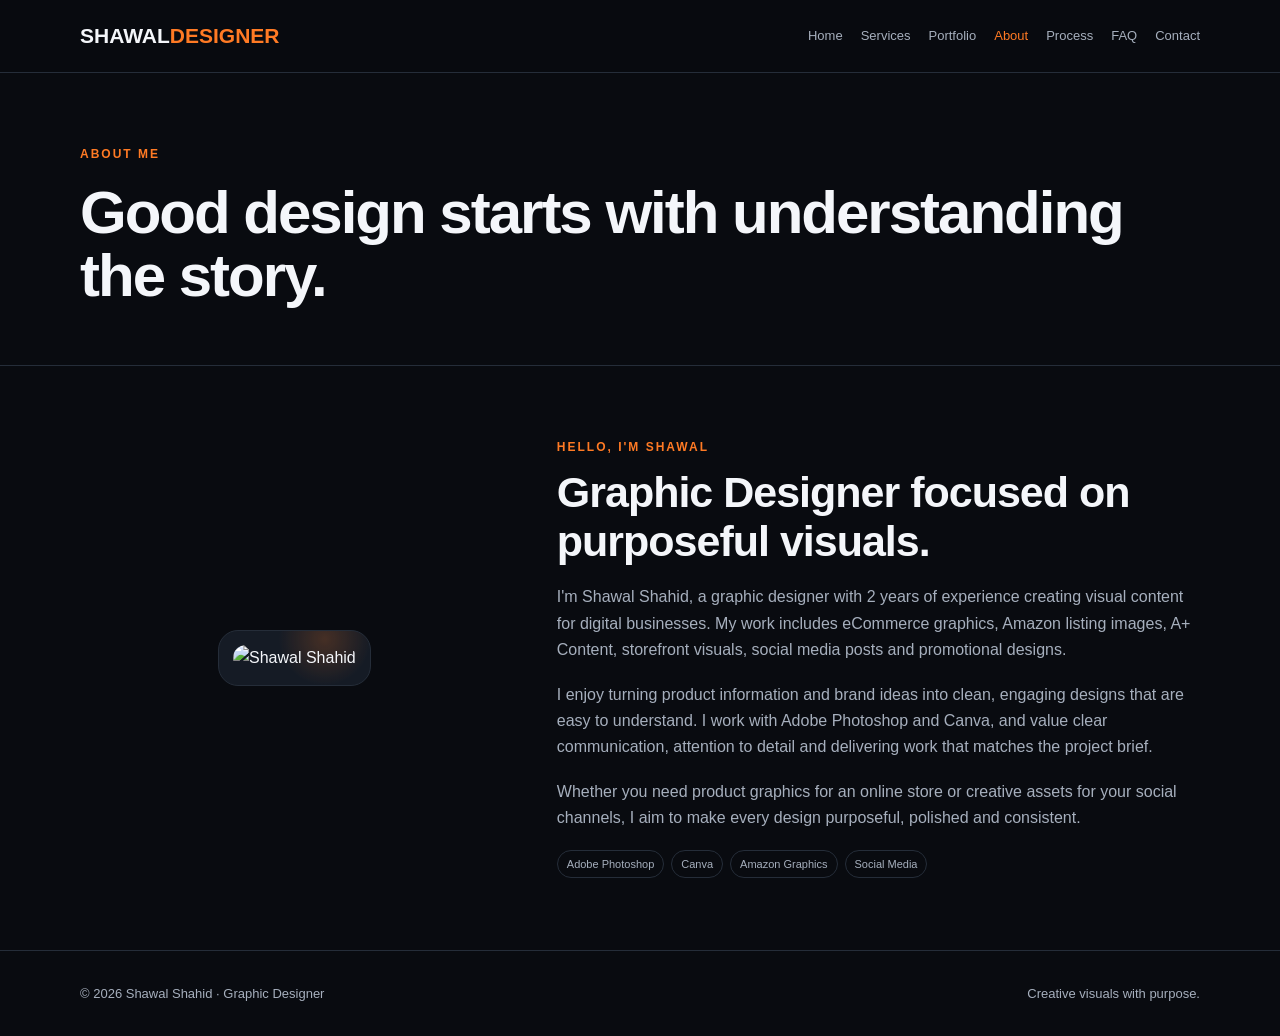
==== commit d0bcaf4e: "Add files via upload" ====
--- a/about.html
+++ b/about.html
@@ -1,2 +1,2 @@
-<!doctype html><html lang="en"><head><meta charset="utf-8"><meta name="viewport" content="width=device-width,initial-scale=1"><meta name="description" content="Shawal Shahid — Graphic Designer portfolio"><title>About | Shawal Shahid</title><link rel="stylesheet" href="style.css"></head><body><header><div class="wrap nav"><a class="brand" href="index.html">SHAWAL<span>.</span></a><nav><a class="" href="index.html">Home</a><a class="" href="services.html">Services</a><a class="" href="portfolio.html">Portfolio</a><a class="active" href="about.html">About</a><a class="" href="process.html">Process</a><a class="" href="faq.html">FAQ</a><a class="" href="contact.html">Contact</a></nav><button class="menu">Menu</button></div></header>
+<!doctype html><html lang="en"><head><meta charset="utf-8"><meta name="viewport" content="width=device-width,initial-scale=1"><meta name="description" content="Shawal Shahid — Graphic Designer portfolio"><title>About | ShawalDesigner</title><link rel="stylesheet" href="style.css"></head><body><header><div class="wrap nav"><a class="brand" href="index.html">SHAWAL<span>DESIGNER</span></a><nav><a class="" href="index.html">Home</a><a class="" href="services.html">Services</a><a class="" href="portfolio.html">Portfolio</a><a class="active" href="about.html">About</a><a class="" href="process.html">Process</a><a class="" href="faq.html">FAQ</a><a class="" href="contact.html">Contact</a></nav><button class="menu">Menu</button></div></header>
 <main><div class="wrap pagehero"><div class="eyebrow">About me</div><h1>Good design starts with understanding the story.</h1></div><section class="section"><div class="wrap split"><div class="portrait-wrap"><img src="images/shawal-shahid.png" alt="Shawal Shahid"></div><div><div class="eyebrow">Hello, I'm Shawal</div><h2>Graphic Designer focused on purposeful visuals.</h2><p>I'm Shawal Shahid, a graphic designer with 2 years of experience creating visual content for digital businesses. My work includes eCommerce graphics, Amazon listing images, A+ Content, storefront visuals, social media posts and promotional designs.</p><p>I enjoy turning product information and brand ideas into clean, engaging designs that are easy to understand. I work with Adobe Photoshop and Canva, and value clear communication, attention to detail and delivering work that matches the project brief.</p><p>Whether you need product graphics for an online store or creative assets for your social channels, I aim to make every design purposeful, polished and consistent.</p><div class="tags"><span class="tag">Adobe Photoshop</span><span class="tag">Canva</span><span class="tag">Amazon Graphics</span><span class="tag">Social Media</span></div></div></div></section></main><footer><div class="wrap foot"><span>© 2026 Shawal Shahid · Graphic Designer</span><span>Creative visuals with purpose.</span></div></footer><script src="script.js"></script></body></html>
